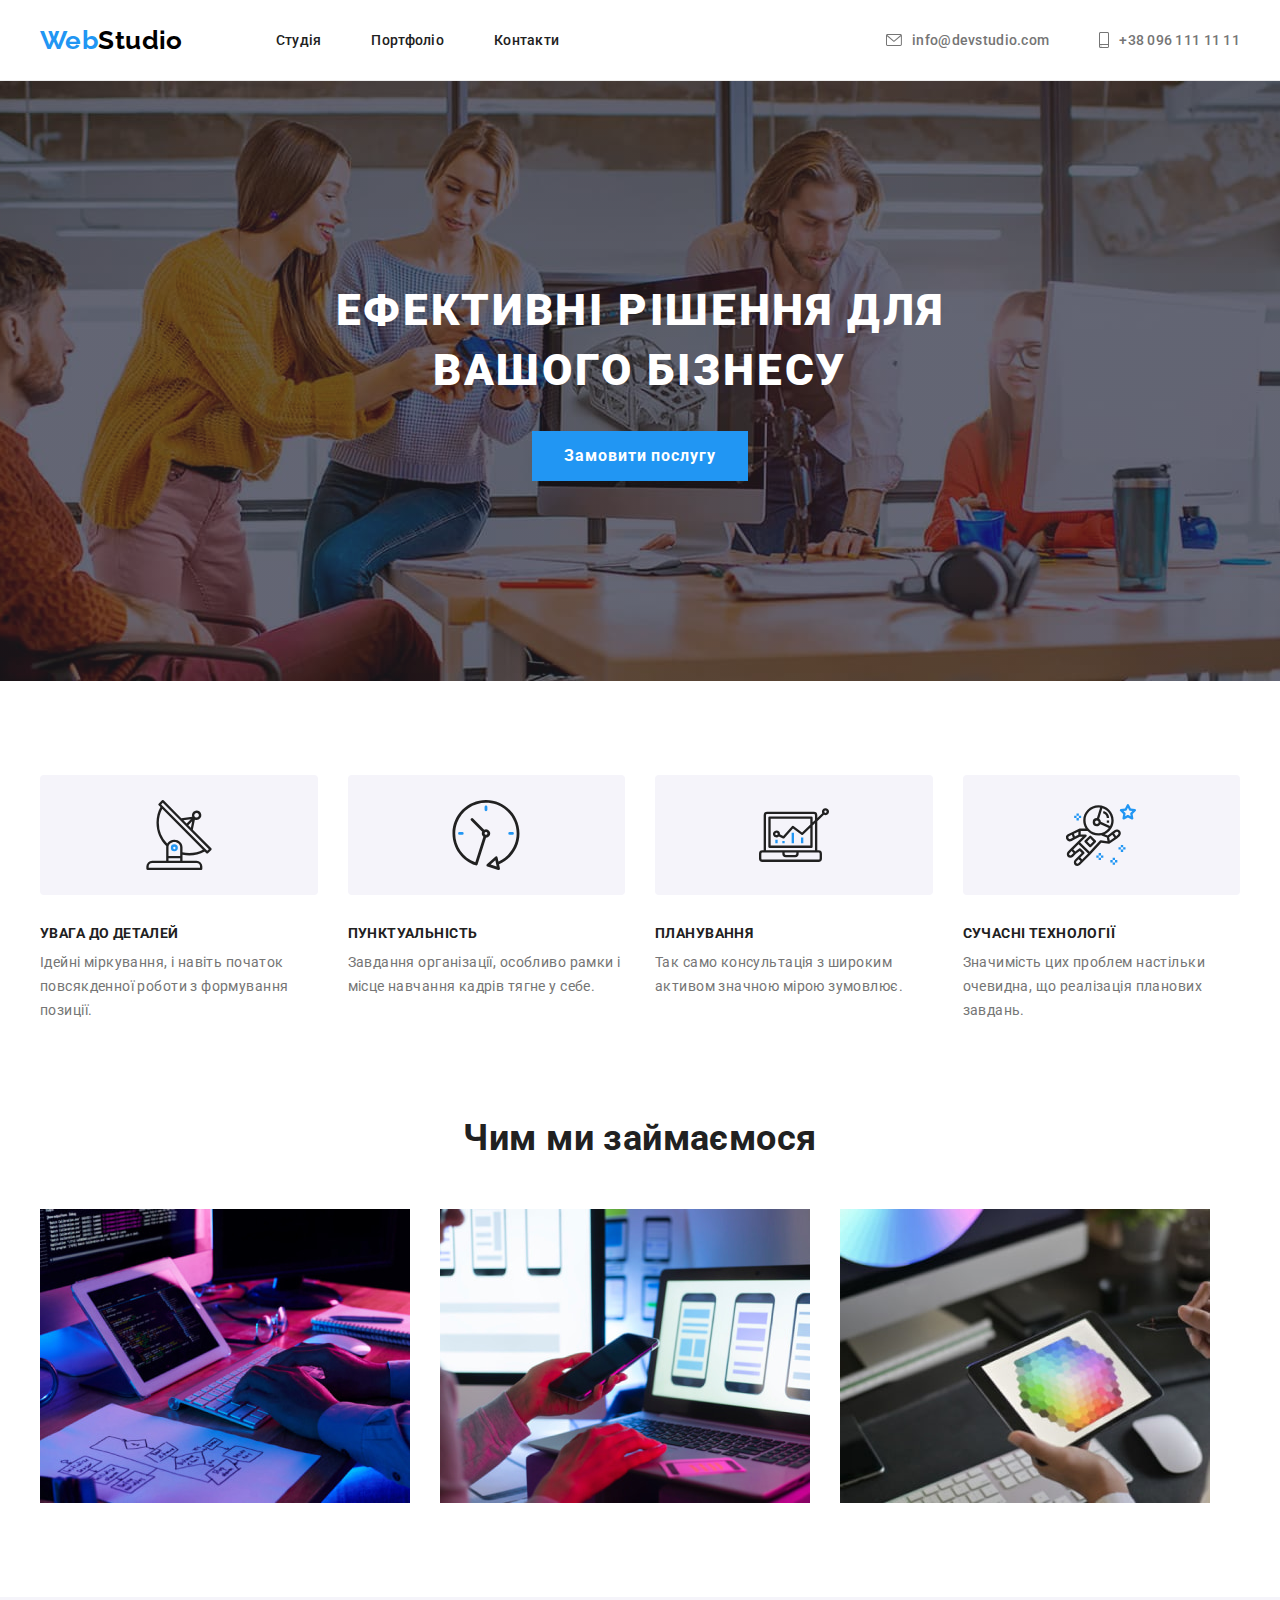
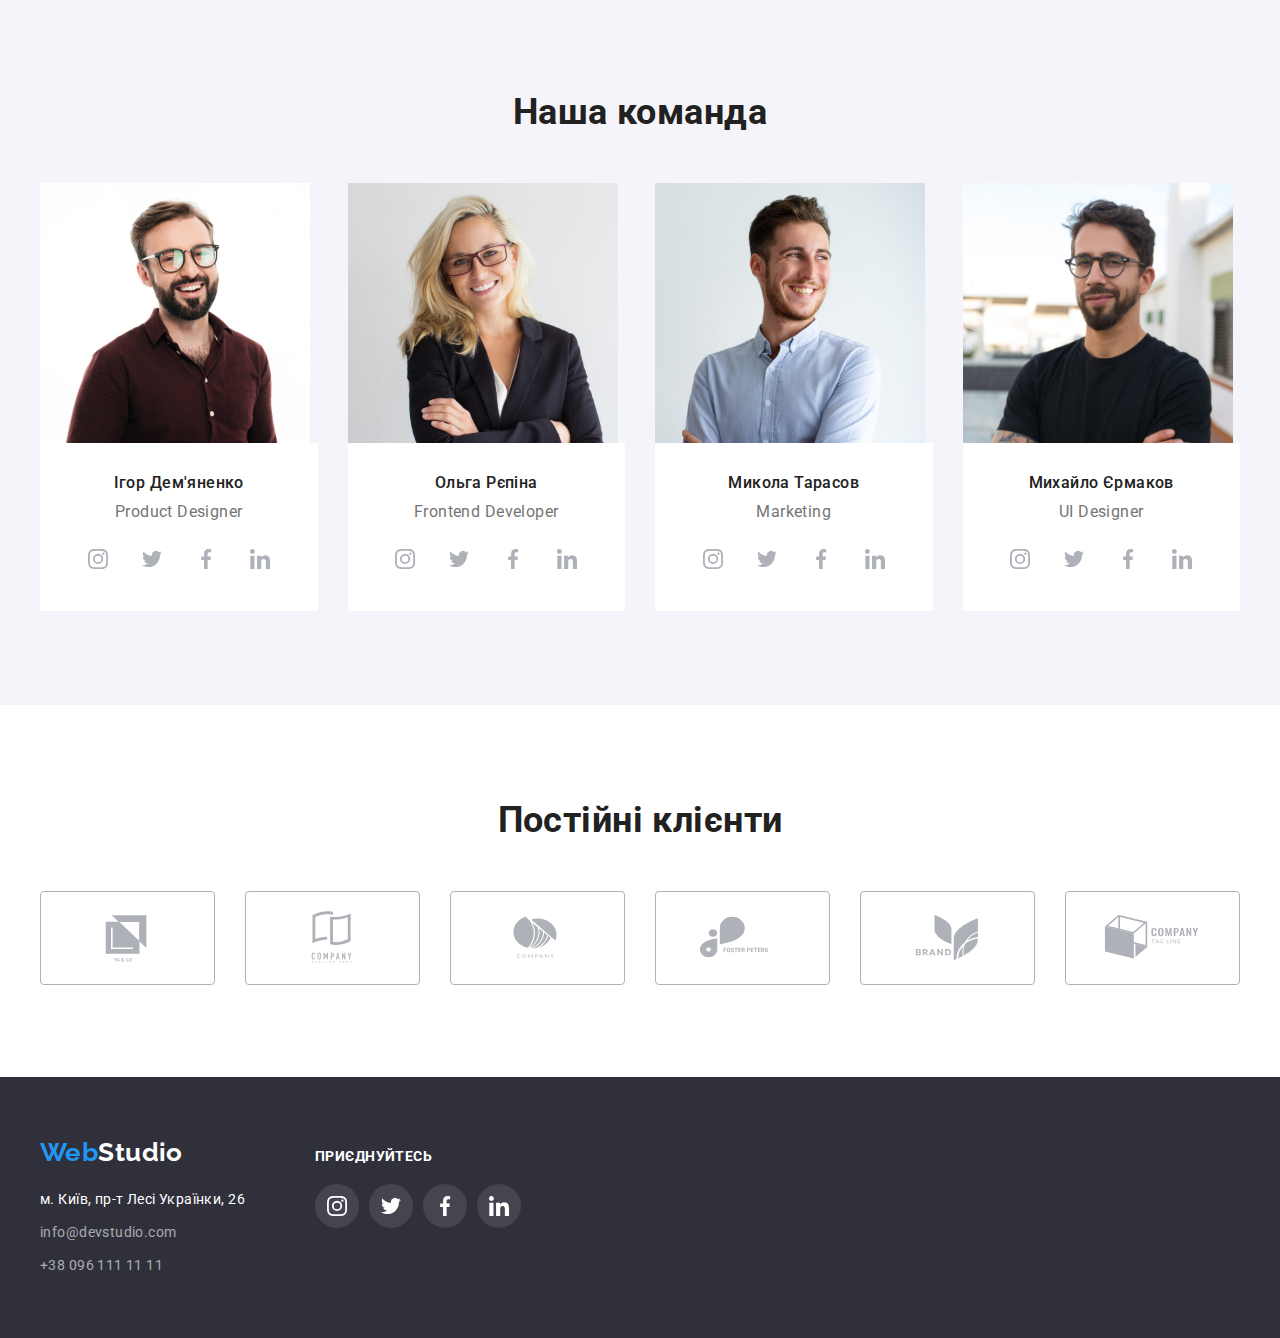
==== index.html @ 8b1677af "file" ====
<!DOCTYPE html>
<html lang="uk">
  <head>
    <meta charset="UTF-8" />
    <meta http-equiv="X-UA-Compatible" content="IE=edge" />
    <meta name="viewport" content="width=device-width, initial-scale=1.0" />
    <title>Студія</title>
    <link rel="preconnect" href="https://fonts.googleapis.com" />
    <link rel="preconnect" href="https://fonts.gstatic.com" crossorigin />
    <link
      href="https://fonts.googleapis.com/css2?family=Raleway:wght@700&family=Roboto:wght@400;500;700;900&display=swap"
      rel="stylesheet"
    />
    <link
      rel="stylesheet"
      href="https://cdnjs.cloudflare.com/ajax/libs/modern-normalize/1.1.0/modern-normalize.min.css"
      integrity="sha512-wpPYUAdjBVSE4KJnH1VR1HeZfpl1ub8YT/NKx4PuQ5NmX2tKuGu6U/JRp5y+Y8XG2tV+wKQpNHVUX03MfMFn9Q=="
      crossorigin="anonymous"
      referrerpolicy="no-referrer"
    />
    <link rel="stylesheet" href="./css/styles.css" />
  </head>
  <body>
    <!--Верхня лінія-->
    <header class="page-header">
      <div class="container header-container">
        <a hreaf="./index.html" class="logo-header"
          ><span class="web">Web</span>Studio</a
        >
        <nav class="navigation">
          <ul class="header-nav">
            <li class="item">
              <a class="header-nav-link" href="./index.html">Студія</a>
            </li>
            <li class="item">
              <a class="header-nav-link" href="./portfolio.html">Портфоліо</a>
            </li>
            <li class="item">
              <a class="header-nav-link" href="#">Контакти</a>
            </li>
          </ul>
        </nav>
        <ul class="adress-header">
          <li class="item">
            <a class="adress-header-link" href="mailto:info@devstudio.com">
              <svg class="icon-mailto">
                <use
                  href="./img/icons.svg#icon-envelope-hover"
                  width="16"
                  height="12"
                ></use>
              </svg>
              info@devstudio.com</a
            >
          </li>
          <li class="item">
            <a class="adress-header-link" href="tel:+380961111111">
              <svg class="icon-smartphone">
                <use
                  href="./img/icons.svg#icon-smartphone"
                  width="10"
                  height="16"
                ></use>
              </svg>
              +38 096 111 11 11</a
            >
          </li>
        </ul>
      </div>
    </header>
    <main>
      <!--ШАПКА-->
      <section class="hero">
        <div class="container">
          <h1 class="hero-title">Ефективні рішення для вашого бізнесу</h1>
          <button class="header-btn" type="button">Замовити послугу</button>
        </div>
      </section>
      <!--ОСОБЛИВОСТІ-->
      <section class="about section">
        <div class="container">
          <h2 class="visually-hidden" hidden>Особливості</h2>
          <ul class="link-item-text">
            <li class="link-item">
              <div class="about-icon">
                <svg class="antenna-icon" width="70" height="70">
                  <use href="./img/icons.svg#icon-antenna-1"></use>
                </svg>
              </div>
              <h3 class="about-title">УВАГА ДО ДЕТАЛЕЙ</h3>
              <p class="about-subtitle">
                Ідейні міркування, і навіть початок повсякденної роботи з
                формування позиції.
              </p>
            </li>
            <li class="link-item">
              <div class="about-icon">
                <svg class="antenna-icon" width="70" height="70">
                  <use href="./img/icons.svg#icon-clock-1"></use>
                </svg>
              </div>
              <h3 class="about-title">ПУНКТУАЛЬНІСТЬ</h3>
              <p class="about-subtitle">
                Завдання організації, особливо рамки і місце навчання кадрів
                тягне у себе.
              </p>
            </li>
            <li class="link-item">
              <div class="about-icon">
                <svg class="antenna-icon" width="70" height="70">
                  <use href="./img/icons.svg#icon-diagram-1"></use>
                </svg>
              </div>
              <h3 class="about-title">ПЛАНУВАННЯ</h3>
              <p class="about-subtitle">
                Так само консультація з широким активом значною мірою зумовлює.
              </p>
            </li>
            <li class="link-item">
              <div class="about-icon">
                <svg class="antenna-icon" width="70" height="70">
                  <use href="./img/icons.svg#icon-astronaut-1"></use>
                </svg>
              </div>
              <h3 class="about-title">СУЧАСНІ ТЕХНОЛОГІЇ</h3>
              <p class="about-subtitle">
                Значимість цих проблем настільки очевидна, що реалізація
                планових завдань.
              </p>
            </li>
          </ul>
        </div>
      </section>
      <!--ЧИМ МИ ЗАЙМАЄМОСЬ-->
      <section class="examples section">
        <div class="container">
          <h2 class="title">Чим ми займаємося</h2>
          <ul class="link-examples">
            <li>
              <img src="./img/box 1.jpg" width="370" heigh="294" alt="box1" />
            </li>
            <li>
              <img src="./img/box 2.jpg" width="370" heigh="294" alt="box2" />
            </li>
            <li>
              <img src="./img/img.jpg" width="370" heigh="294" alt="img" />
            </li>
          </ul>
        </div>
      </section>
      <!--НАША КОМАНДА-->
      <section class="team section">
        <div class="container">
          <h2 class="title">Наша команда</h2>
          <ul class="link-team">
            <li class="link-photo">
              <img
                src="./img/man1.jpg"
                width="270"
                heigh="260"
                alt="Ігор Дем'яненко"
              />
              <div class="photo-team">
                <h3 class="team-tittle">Ігор Дем'яненко</h3>
                <p class="team-subtitle" lang="en">Product Designer</p>
                <ul class="team-icons-list">
                  <li class="team-icons-item">
                    <a class="team-icons-link" href="#">
                      <svg class="team-icons-sign" width="20" height="20">
                        <use href="./img/icons.svg#icon-instagram-2"></use>
                      </svg>
                    </a>
                  </li>
                  <li class="team-icons-item">
                    <a class="team-icons-link" href="#">
                      <svg class="team-icons-sign" width="20" height="20">
                        <use href="./img/icons.svg#icon-twitter-1"></use>
                      </svg>
                    </a>
                  </li>
                  <li class="team-icons-item">
                    <a class="team-icons-link" href="#">
                      <svg class="team-icons-sign" width="20" height="20">
                        <use href="./img/icons.svg#icon-facebook-1"></use>
                      </svg>
                    </a>
                  </li>
                  <li class="team-icons-item">
                    <a class="team-icons-link" href="#">
                      <svg class="team-icons-sign" width="20" height="20">
                        <use href="./img/icons.svg#icon-linkedin-1"></use>
                      </svg>
                    </a>
                  </li>
                </ul>
              </div>
            </li>
            <li class="link-photo">
              <img
                src="./img/women2.jpg"
                width="270"
                heigh="260"
                alt="Ольга Рєпіна"
              />
              <div class="photo-team">
                <h3 class="team-tittle">Ольга Рєпіна</h3>
                <p class="team-subtitle" lang="en">Frontend Developer</p>
                <ul class="team-icons-list">
                  <li class="team-icons-item">
                    <a class="team-icons-link" href="#">
                      <svg class="team-icons-sign" width="20" height="20">
                        <use href="./img/icons.svg#icon-instagram-2"></use>
                      </svg>
                    </a>
                  </li>
                  <li class="team-icons-item">
                    <a class="team-icons-link" href="#">
                      <svg class="team-icons-sign" width="20" height="20">
                        <use href="./img/icons.svg#icon-twitter-1"></use>
                      </svg>
                    </a>
                  </li>
                  <li class="team-icons-item">
                    <a class="team-icons-link" href="#">
                      <svg class="team-icons-sign" width="20" height="20">
                        <use href="./img/icons.svg#icon-facebook-1"></use>
                      </svg>
                    </a>
                  </li>
                  <li class="team-icons-item">
                    <a class="team-icons-link" href="#">
                      <svg class="team-icons-sign" width="20" height="20">
                        <use href="./img/icons.svg#icon-linkedin-1"></use>
                      </svg>
                    </a>
                  </li>
                </ul>
              </div>
            </li>
            <li class="link-photo">
              <img
                src="./img/man3.jpg"
                width="270"
                heigh="260"
                alt="Микола Тарасов"
              />
              <div class="photo-team">
                <h3 class="team-tittle">Микола Тарасов</h3>
                <p class="team-subtitle" lang="en">Marketing</p>
                <ul class="team-icons-list">
                  <li class="team-icons-item">
                    <a class="team-icons-link" href="#">
                      <svg class="team-icons-sign" width="20" height="20">
                        <use href="./img/icons.svg#icon-instagram-2"></use>
                      </svg>
                    </a>
                  </li>
                  <li class="team-icons-item">
                    <a class="team-icons-link" href="#">
                      <svg class="team-icons-sign" width="20" height="20">
                        <use href="./img/icons.svg#icon-twitter-1"></use>
                      </svg>
                    </a>
                  </li>
                  <li class="team-icons-item">
                    <a class="team-icons-link" href="#">
                      <svg class="team-icons-sign" width="20" height="20">
                        <use href="./img/icons.svg#icon-facebook-1"></use>
                      </svg>
                    </a>
                  </li>
                  <li class="team-icons-item">
                    <a class="team-icons-link" href="#">
                      <svg class="team-icons-sign" width="20" height="20">
                        <use href="./img/icons.svg#icon-linkedin-1"></use>
                      </svg>
                    </a>
                  </li>
                </ul>
              </div>
            </li>
            <li class="link-photo">
              <img
                src="./img/man4.jpg"
                width="270"
                heigh="260"
                alt="Михайло Єрмаков"
              />
              <div class="photo-team">
                <h3 class="team-tittle">Михайло Єрмаков</h3>
                <p class="team-subtitle" lang="en">UI Designer</p>
                <ul class="team-icons-list">
                  <li class="team-icons-item">
                    <a class="team-icons-link" href="#">
                      <svg class="team-icons-sign" width="20" height="20">
                        <use href="./img/icons.svg#icon-instagram-2"></use>
                      </svg>
                    </a>
                  </li>
                  <li class="team-icons-item">
                    <a class="team-icons-link" href="#">
                      <svg class="team-icons-sign" width="20" height="20">
                        <use href="./img/icons.svg#icon-twitter-1"></use>
                      </svg>
                    </a>
                  </li>
                  <li class="team-icons-item">
                    <a class="team-icons-link" href="#">
                      <svg class="team-icons-sign" width="20" height="20">
                        <use href="./img/icons.svg#icon-facebook-1"></use>
                      </svg>
                    </a>
                  </li>
                  <li class="team-icons-item">
                    <a class="team-icons-link" href="#">
                      <svg class="team-icons-sign" width="20" height="20">
                        <use href="./img/icons.svg#icon-linkedin-1"></use>
                      </svg>
                    </a>
                  </li>
                </ul>
              </div>
            </li>
          </ul>
        </div>
      </section>
      <!--ПОСТІЙНІ КЛІЄНТИ-->
      <section class="section customers">
        <div class="container">
          <h2 class="title">Постійні клієнти</h2>
          <ul class="customers-list">
            <li class="client-item">
              <a class="client-link" href="#">
                <svg class="client-icon" width="106" height="60">
                  <use href="./img/icons.svg#icon-Logo"></use>
                </svg>
              </a>
            </li>
            <li class="client-item">
              <a class="client-link" href="#">
                <svg class="client-icon" width="106" height="60">
                  <use href="./img/icons.svg#icon-Logo-2"></use>
                </svg>
              </a>
            </li>
            <li class="client-item">
              <a class="client-link" href="#">
                <svg class="client-icon" width="106" height="60">
                  <use href="./img/icons.svg#icon-Logo-3"></use>
                </svg>
              </a>
            </li>
            <li class="client-item">
              <a class="client-link" href="#">
                <svg class="client-icon" width="106" height="60">
                  <use href="./img/icons.svg#icon-Logo-4"></use>
                </svg>
              </a>
            </li>
            <li class="client-item">
              <a class="client-link" href="#">
                <svg class="client-icon" width="106" height="60">
                  <use href="./img/icons.svg#icon-Logo-5"></use>
                </svg>
              </a>
            </li>
            <li class="client-item">
              <a class="client-link" href="#">
                <svg class="client-icon" width="106" height="60">
                  <use href="./img/icons.svg#icon-Logo-6"></use>
                </svg>
              </a>
            </li>
          </ul>
        </div>
      </section>
    </main>
    <!--КОНТАКТИ-->
    <footer class="footer">
      <div class="container">
        <div class="wrapper">
          <a hreaf="./index.html" class="logo-footer"
            ><span class="web">Web</span>Studio</a
          >
          <address class="contacts-address">
            <ul class="footer-nav">
              <li class="contacts-item">
                <a
                  class="footer-nav-address"
                  href="https://goo.gl/maps/SYEKKBxRii6qYseB9"
                  target="_blank"
                  rel="noopener noreferrer"
                  >м. Київ, пр-т Лесі Українки, 26
                </a>
              </li>
              <li class="contacts-item">
                <a class="footer-nav-link" href="mailto:info@devstudio.com"
                  >info@devstudio.com
                </a>
              </li>
              <li class="contacts-item">
                <a class="footer-nav-link" href="tel:+380961111111 "
                  >+38 096 111 11 11
                </a>
              </li>
            </ul>
          </address>
        </div>
        <div class="social-container">
          <p class="footer-text">Приєднуйтесь</p>
          <ul class="footer-social-list">
            <li class="footer-social-item">
              <a class="footer-social-link" href="#">
                <svg class="footer-social-sign" width="20" height="20">
                  <use href="./img/icons.svg#icon-instagram-2"></use>
                </svg>
              </a>
            </li>
            <li class="footer-social-item">
              <a class="footer-social-link" href="#">
                <svg class="footer-social-sign" width="20" height="20">
                  <use href="./img/icons.svg#icon-twitter-1"></use>
                </svg>
              </a>
            </li>
            <li class="footer-social-item">
              <a class="footer-social-link" href="#">
                <svg class="footer-social-sign" width="20" height="20">
                  <use href="./img/icons.svg#icon-facebook-1"></use>
                </svg>
              </a>
            </li>
            <li class="footer-social-item">
              <a class="footer-social-link" href="#">
                <svg class="footer-social-sign" width="20" height="20">
                  <use href="./img/icons.svg#icon-linkedin-1"></use>
                </svg>
              </a>
            </li>
          </ul>
        </div>
      </div>
    </footer>
  </body>
</html>
---- css/styles.css ----
:root {
  --primary-text-color: #757575;
  --tittle-text-color: #212121;
  --accent-color: #2196f3;
  --background-doc: #ffffff;
  --team-content-background: #f5f4fa;
  --header-background: #ffffff;
  --section-hero-background: #2f303a;
  --section-footer-background: #2f303a;
  --primary-white-color: #ffffff;
  --footer-color: rgba(255, 255, 255, 0.6);
  --background-btn: #188ce8;
  --text-shadow: rgba(0, 0, 0, 0.25);
  --logo-header-color: #000000;
  --color-icons: #afb1b8;
}
h1,
h2,
h3,
p {
  margin-top: 0px;
  margin-bottom: 0px;
}
ul {
  padding: 0;
  list-style: none;
  margin-bottom: 0px;
  margin-top: 0px;
}
body {
  margin: 0;
  font-family: "Roboto", sans-seerif;
  font-size: 14px;
  letter-spacing: 0.03em;
  color: var(--primary-text-color);
  background: var(--background-doc);
}
/* top line bg */
.web {
  font-style: normal;
  font-weight: 700;
  font-size: 26px;
  line-height: 1.1923;
  color: var(--accent-color);
}
.page-header {
  background-color: var(--header-background);
  text-decoration: none;
  border-bottom: 1px solid #ececec;
}
.container {
  width: 1200px;
  padding-left: 15px;
  padding-right: 15px;
  margin: 0 auto;
}
.header-container {
  display: flex;
  align-items: center;
  list-style: none;
  margin: 0 auto;
}
.navigation {
  margin-right: auto;
}
.logo-header {
  font-family: "Raleway", sans-serif;
  font-style: normal;
  font-weight: 700;
  font-size: 26px;
  line-height: 1.1923;
  color: var(--logo-header-color);
  margin-right: 93px;
}
.header-nav {
  margin: 0px;
  display: flex;
  gap: 50px;
  padding: 0px;
}
/* line-height/font-size = */
.header-nav-link:hover,
.header-nav-link:focus {
  color: var(--accent-color);
}
.header-nav-link {
  text-decoration: none;
  font-style: normal;
  font-weight: 500;
  line-height: 1.1428;
  letter-spacing: 0.02em;
  color: var(--tittle-text-color);
  font-size: 14px;
  display: block;
  padding-top: 32px;
  padding-bottom: 32px;
}
.adress-header {
  margin: 0px;
  display: flex;
  gap: 50px;
  padding: 0px;
}
.adress-header-link {
  text-decoration: none;
  font-style: normal;
  font-weight: 500;
  line-height: 1.1428;
  letter-spacing: 0.02em;
  color: var(--primary-text-color);
  font-size: 14px;
  display: flex;
  padding-top: 32px;
  padding-bottom: 32px;
  align-items: center;
}
.adress-header-link:hover,
.adress-header-link:focus {
  color: var(--accent-color);
}
.icon-mailto {
  width: 16px;
  height: 12px;
  margin-right: 10px;
  fill: currentColor;
}
.icon-smartphone {
  width: 10px;
  height: 16px;
  margin-right: 10px;
  fill: currentColor;
}
/* HERO */
.hero {
  background: var(--section-hero-background);
  text-align: center;
  padding-top: 200px;
  padding-bottom: 200px;
  background-image: linear-gradient(
      rgba(47, 48, 58, 0.4),
      rgba(47, 48, 58, 0.4)
    ),
    url(../img/hero.JPG);
  background-repeat: no-repeat;
  background-size: cover;
  background-position: center;
  max-width: 1600px;
  margin-left: auto;
  margin-right: auto;
}
.visually-hidden {
  position: absolute;
  white-space: nowrap;
  width: 1px;
  height: 1px;
  overflow: hidden;
  border: 0;
  padding: 0;
  clip: rect(0 0 0 0);
  clip-path: inset(50%);
  margin: -1px;
}
.hero-title {
  font-weight: 900;
  font-size: 44px;
  line-height: 1.3636;
  letter-spacing: 0.06em;
  text-transform: uppercase;
  color: var(--primary-white-color);
  width: 696px;
  margin: 0 auto;
  margin-bottom: 30px;
}
.header-btn {
  font-family: inherit;
  text-align: center;
  font-size: 16px;
  font-weight: 700;
  line-height: 1.875;
  letter-spacing: 0.06em;
  color: var(--primary-white-color);
  background-color: var(--accent-color);
  cursor: pointer;
  border: 0;
  height: 50px;
  padding: 10px 32px;
  margin: 0 auto;
}
.header-btn:hover,
.header-btn:focus {
  background: var(--background-btn);
}

.link-item-text {
  list-style: none;
  display: flex;
  gap: 30px;
  padding: 0;
  margin: 0;
}
.link-item {
  flex-basis: calc((100% - 90px) / 4);
}
.about-icon {
  display: flex;
  align-items: center;
  justify-content: center;
  background: var(--team-content-background);
  border-radius: 4px;
  height: 120px;
  margin-bottom: 30px;
}
.about-title {
  font-weight: 700;
  font-size: 14px;
  line-height: 1.1428;
  text-transform: uppercase;
  color: var(--tittle-text-color);
  margin: 0;
  padding-bottom: 10px;
}
.about-subtitle {
  line-height: 1.7142;
  margin: 0;
  color: var(--primary-text-color);
}
/* Section bg */
.section {
  padding-top: 94px;
  padding-bottom: 94px;
}
.section.examples {
  padding-top: 0;
}
.link-examples {
  list-style: none;
  display: flex;
  gap: 30px;
  padding: 0;
  margin: 0;
}
/*TEAM*/
.team {
  background: var(--team-content-background);
}
.link-team {
  list-style: none;
  display: flex;
  gap: 30px;
  min-width: 270px;
  padding: 0;
  margin: 0;
}
.link-photo {
  flex-basis: calc((100% - 90px) / 4);
}
.photo-team {
  background: var(--background-doc);
  padding: 30px 10px;
}
.photo-team:hover {
  box-shadow: 0px 1px 3px rgba(0, 0, 0, 0.12), 0px 1px 1px rgba(0, 0, 0, 0.14),
    0px 2px 1px rgba(0, 0, 0, 0.2);
}
.title {
  font-weight: 700;
  font-size: 36px;
  line-height: 1.1666;
  text-align: center;
  color: var(--tittle-text-color);
  margin-bottom: 50px;
  padding: 0px;
}
.team-tittle {
  font-weight: 500;
  font-size: 16px;
  line-height: 1.1875;
  text-align: center;
  color: var(--tittle-text-color);
  margin-bottom: 10px;
}
.team-subtitle {
  font-size: 16px;
  line-height: 1.1875;
  text-align: center;
  margin-bottom: 16px;
}
/*SOCIAL LINK*/
.team-icons-list {
  display: flex;
  justify-content: center;
  gap: 10px;
}
.team-icons-item {
  width: 44px;
  height: 44px;
  gap: 10px;
}
.team-icons-link {
  width: 100%;
  height: 100%;
  background: var(--background-doc);
  border-radius: 50%;
  display: flex;
  align-items: center;
  justify-content: center;
  color: var(--color-icons);
}
.team-icons-sign {
  fill: currentColor;
}
.team-icons-link:hover,
.team-icons-link:focus {
  background-color: var(--accent-color);
  color: #ffffff;
}
/*ПОСТІЙНІ КЛІЄНТИ*/

.customers-list {
  list-style: none;
  display: flex;
  align-items: center;
  gap: 30px;
  padding: 0;
}
.client-item {
  display: flex;
  justify-content: center;
  height: 92px;
  flex-basis: calc((100% - 150px) / 6);
}
.client-icon {
  fill: var(--color-icons);
}
.client-link {
  display: flex;
  align-items: center;
  justify-content: center;
  width: 100%;
  height: 100%;
  border-radius: 4px;
  border: 1px solid var(--color-icons);
  fill: var(--color-icons);
}
.client-link:hover,
.client-link:focus {
  border-color: var(--accent-color);
  cursor: pointer;
}
.client-link:hover .client-icon,
.client-link:focus .client-icon {
  fill: var(--accent-color);
}


/*FOOTER*/
.footer {
  background: var(--section-footer-background);
  padding-top: 60px;
  padding-bottom: 60px;
}
.logo-footer {
  font-family: "Raleway", sans-serif;
  font-weight: 700;
  font-size: 26px;
  line-height: 31px;
  color: var(--primary-white-color);
  display: inline-block;
  margin: 0 auto;
  margin-bottom: 20px;
}
.contacts-item:not(:last-child) {
  margin-bottom: 9px;
}
.footer-nav {
  font-style: normal;
  list-style: none;
  background: var(--section-footer-background);
  margin: 0;
  padding: 0;
}
.footer-nav-address {
  line-height: 1.7142;
  list-style: none;
  text-decoration: none;
  color: var(--primary-white-color);
}
.footer-nav-address:hover,
.footer-nav-address:focus {
  color: var(--accent-color);
}
.footer-nav-link {
  text-decoration: none;
  line-height: 1.7142;
  color: var(--footer-color);
}
.footer-nav-link:hover,
.footer-nav-link :focus {
  color: var(--accent-color);
}
img {
  display: block;
  max-width: 100%;
  height: auto;
}
/*--Портфоліо*/

.portfolio-nav {
  list-style: none;
  text-align: center;
}
.link-filter-btn {
  display: flex;
  justify-content: center;
  align-items: center;
  gap: 8px;
  margin-bottom: 50px;
}
.filter-btn {
  font-family: "Roboto";
  font-weight: 500;
  font-size: 16px;
  line-height: 1.625;
  text-align: center;
  color: var(--tittle-text-color);
  background-color: var(--section-team-background);
  cursor: pointer;
  border: 0;
  border-radius: 4px;
  padding: 6px 25px;
  display: inline-block;
  background: #f5f4fa;
}
.filter-btn:hover,
.filter-btn:focus {
  background-color: var(--accent-color);
  color: var(--primary-white-color);
  box-shadow: 0px 3px 1px rgba(0, 0, 0, 0.1), 0px 1px 2px rgba(0, 0, 0, 0.08),
    0px 2px 2px rgba(0, 0, 0, 0.12);
}
.gallery {
  display: flex;
  flex-wrap: wrap;
  gap: 30px;
  padding: 0;
  margin: 0;
}
.gallery-list {
  width: calc((100% - 60px) / 3);
}
.project-link {
  list-style: none;
  text-decoration: none;
  display: block;
}
.project-link:hover,
.project-link:focus {
  box-shadow: 0px 1px 1px rgba(0, 0, 0, 0.12), 0px 4px 4px rgba(0, 0, 0, 0.06),
    1px 4px 6px rgba(0, 0, 0, 0.16);
}
.gallery-tittle {
  padding: 20px 24px;
  border: 1px solid #eeeeee;
  text-align: left;
  border-top: 0;
}
.project-tittle {
  font-weight: 700;
  font-size: 18px;
  line-height: 36px;
  letter-spacing: 0.06em;
  color: var(--tittle-text-color);
  margin-bottom: 4px;
}
.project-type {
  font-size: 16px;
  line-height: 1.875;
  color: var(--primary-text-color);
  margin: 0;
}
.footer .container {
  display: flex;
  align-items: baseline;
}
.social-container {
  margin-left: 70px;
}

.footer-text {
  display: flex;
  font-size: 14px;
  font-weight: 700;
  line-height: 1.1428;
  letter-spacing: 0.03em;
  text-transform: uppercase;
  color: var(--primary-white-color);
  margin-bottom: 20px;
}
.footer-social-list {
  display: flex;
  justify-content: center;
  gap: 10px;
}
.footer-social-item {
  width: 44px;
  height: 44px;
}
.footer-social-link {
  width: 100%;
  height: 100%;
  background: rgba(255, 255, 255, 0.1);
  border-radius: 50%;
  display: flex;
  justify-content: center;
  align-items: center;
  color: var(--background-doc);
}
.footer-social-sign {
  fill: currentColor;
}
.footer-social-link:hover,
.team-icons-link:focus {
  background-color: var(--accent-color);
  fill: currentColor;
}
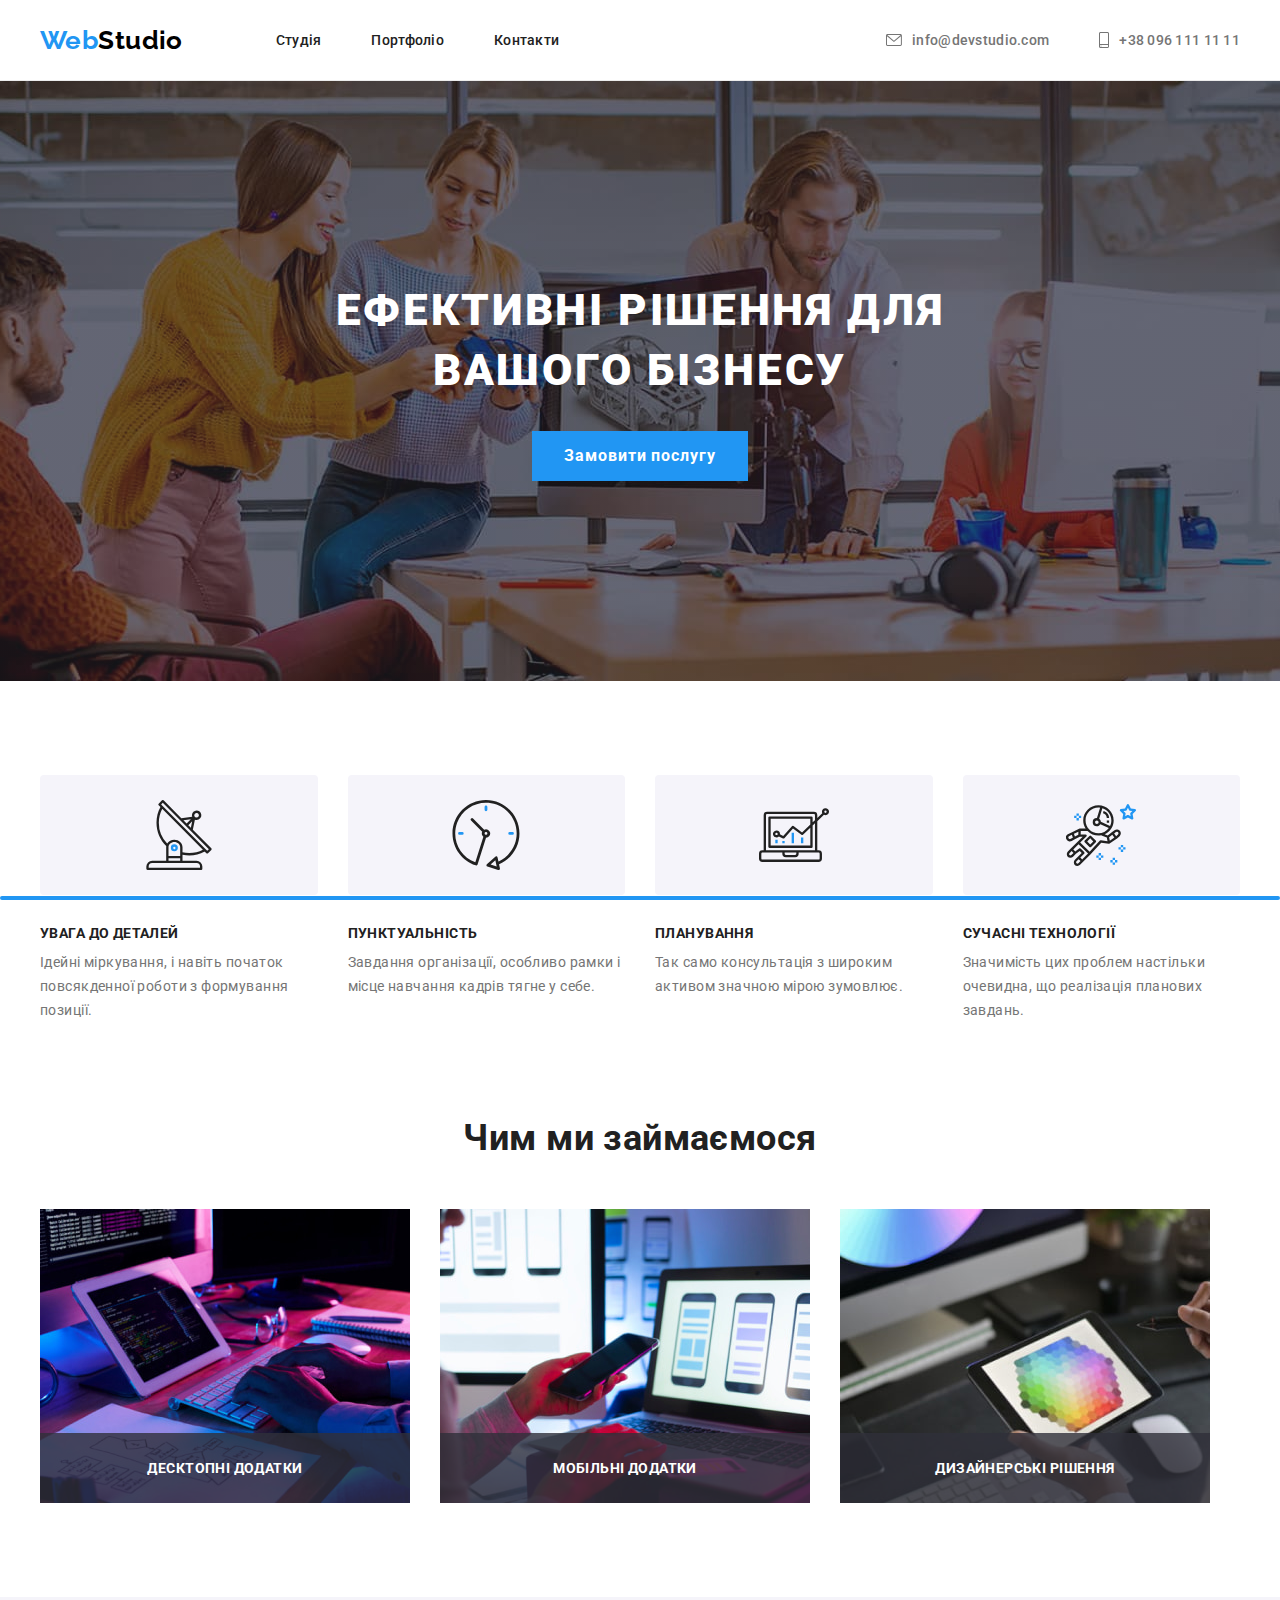
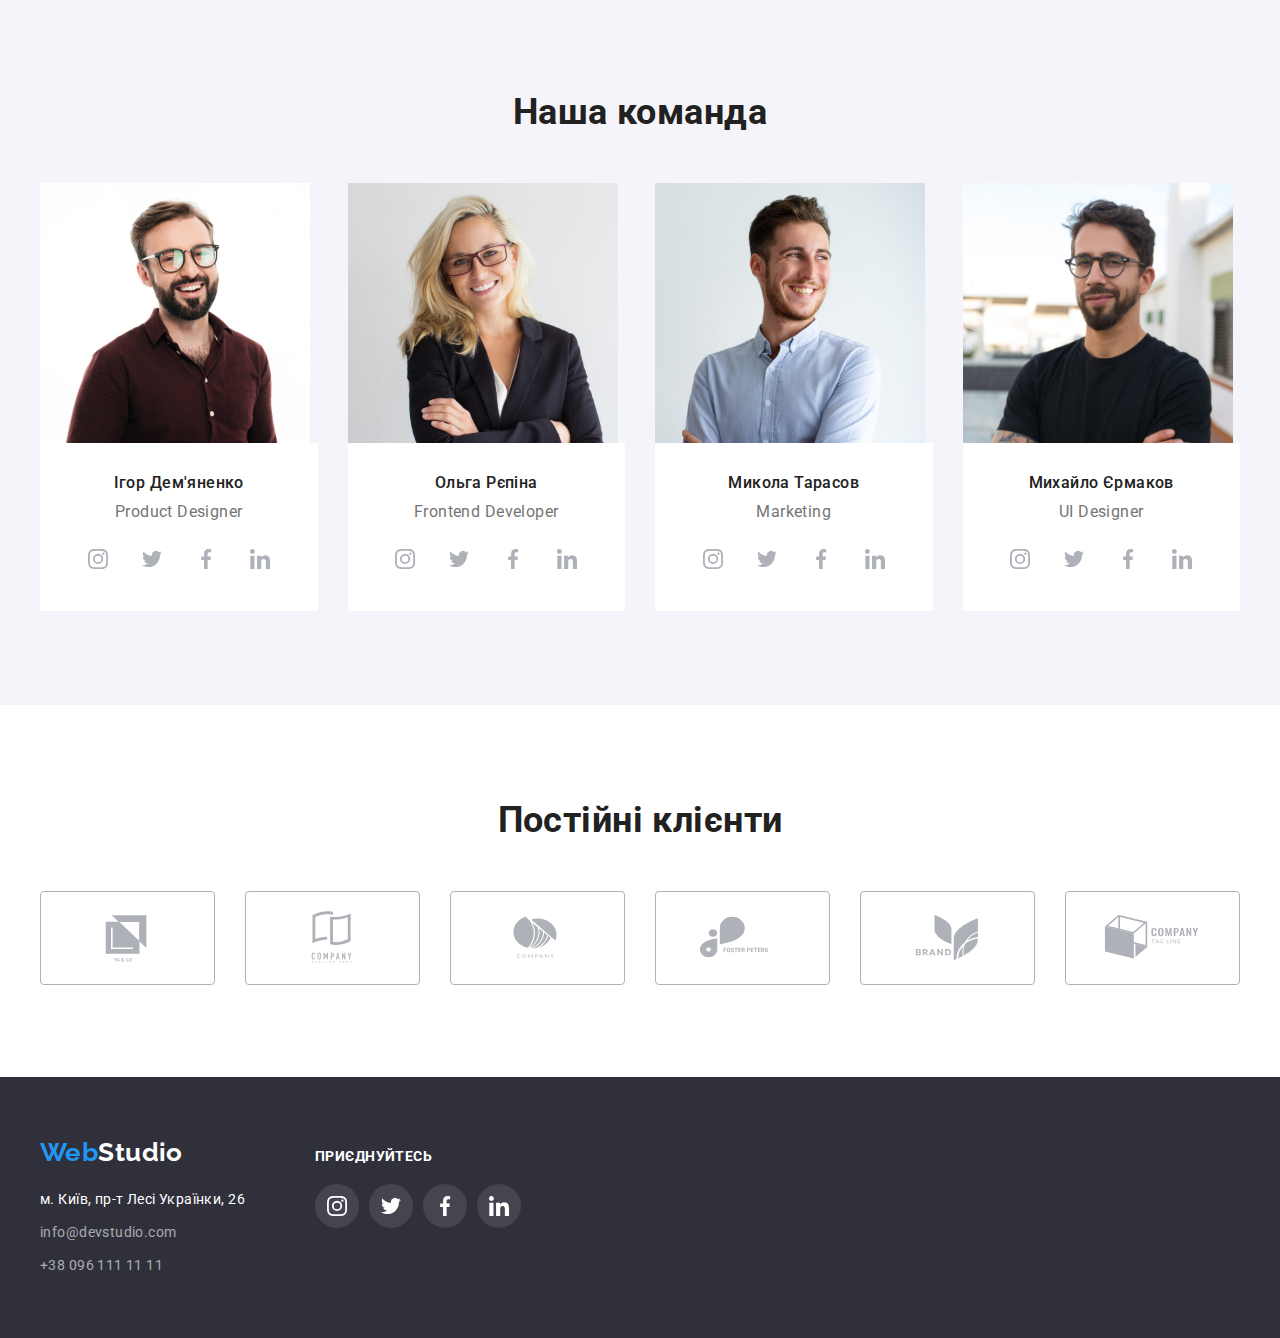
==== commit 7a885a4e: "update file" ====
--- a/index.html
+++ b/index.html
@@ -18,6 +18,7 @@
       crossorigin="anonymous"
       referrerpolicy="no-referrer"
     />
+    <link href="https://unpkg.com/aos@2.3.1/dist/aos.css" rel="stylesheet">
     <link rel="stylesheet" href="./css/styles.css" />
   </head>
   <body>
@@ -30,7 +31,7 @@
         <nav class="navigation">
           <ul class="header-nav">
             <li class="item">
-              <a class="header-nav-link" href="./index.html">Студія</a>
+              <a class="header-nav-link current" href="./index.html">Студія</a>
             </li>
             <li class="item">
               <a class="header-nav-link" href="./portfolio.html">Портфоліо</a>
@@ -73,7 +74,7 @@
       <section class="hero">
         <div class="container">
           <h1 class="hero-title">Ефективні рішення для вашого бізнесу</h1>
-          <button class="header-btn" type="button">Замовити послугу</button>
+          <button class="header-btn" type="button"data-modal-open>Замовити послугу</button>
         </div>
       </section>
       <!--ОСОБЛИВОСТІ-->
@@ -137,13 +138,22 @@
           <h2 class="title">Чим ми займаємося</h2>
           <ul class="link-examples">
             <li>
+              <div class="examples-label">
               <img src="./img/box 1.jpg" width="370" heigh="294" alt="box1" />
+          <p class="examples-text">Десктопні додатки</p>
+          </div>
             </li>
             <li>
+              <div class="examples-label">
               <img src="./img/box 2.jpg" width="370" heigh="294" alt="box2" />
+               <p class="examples-text">Мобільні додатки</p>
+               </div>
             </li>
             <li>
+              <div class="examples-label">
               <img src="./img/img.jpg" width="370" heigh="294" alt="img" />
+               <p class="examples-text">Дизайнерські рішення</p>
+               </div>
             </li>
           </ul>
         </div>
@@ -441,5 +451,16 @@
         </div>
       </div>
     </footer>
+    <div class="backdrop is-hidden" data-model>
+      <div class="modal">
+        <button type="button" class="modal-close" data-model-close>
+          <svg class="modal-close-icon" width="18" height="18"><use href="./img/icons.svg#icon-close-black-18dp-2-1"></use></svg>
+        </button>
+      </div>
+    </div>
+    <script>
+  AOS.init();
+</script>
+<script src="./js/modal.js"></script>
   </body>
 </html>
--- a/css/styles.css
+++ b/css/styles.css
@@ -78,11 +78,23 @@
   gap: 50px;
   padding: 0px;
 }
+.current::after {
+content:"";
+position: absolute;
+display: block;
+left: 0;
+bottom: 0;
+width: 100%;
+height: 4px;
+background: #2196F3;
+border-radius: 2px;
+transition: opasity 250ms cubic-bezier(0.4, 0, 0.2, 1);
+}
+.header-nav-link .current{
+  padding: 32px 0;
+  margin-top: 25px;
+}
 /* line-height/font-size = */
-.header-nav-link:hover,
-.header-nav-link:focus {
-  color: var(--accent-color);
-}
 .header-nav-link {
   text-decoration: none;
   font-style: normal;
@@ -95,6 +107,11 @@
   padding-top: 32px;
   padding-bottom: 32px;
 }
+.header-nav-link:hover,
+.header-nav-link:focus {
+  color: var(--accent-color);
+  transition: transform 250ms cubic-bezier(0.4, 0, 0.2, 1);
+}
 .adress-header {
   margin: 0px;
   display: flex;
@@ -117,6 +134,7 @@
 .adress-header-link:hover,
 .adress-header-link:focus {
   color: var(--accent-color);
+  transition: transform 250ms cubic-bezier(0.4, 0, 0.2, 1);
 }
 .icon-mailto {
   width: 16px;
@@ -189,6 +207,7 @@
 .header-btn:hover,
 .header-btn:focus {
   background: var(--background-btn);
+  transition: transform 250ms cubic-bezier(0.4, 0, 0.2, 1);
 }
 
 .link-item-text {
@@ -232,6 +251,32 @@
 .section.examples {
   padding-top: 0;
 }
+.examples-label{
+position: relative;
+width: 370px;
+}
+.examples-text{
+position: absolute;
+font-style: normal;
+font-weight: 700;
+font-size: 14px;
+line-height: 1.1428;
+text-align: center;
+letter-spacing: 0.03em;
+text-transform: uppercase;
+color: var(--primary-white-color);
+display: flex;
+align-items: center;
+justify-content: center;
+background: rgba(47, 48, 58, 0.8);
+bottom: 0;
+right: 0;
+left:0;
+padding-top: 27px;
+padding-bottom: 27px;
+
+
+}
 .link-examples {
   list-style: none;
   display: flex;
@@ -261,6 +306,7 @@
 .photo-team:hover {
   box-shadow: 0px 1px 3px rgba(0, 0, 0, 0.12), 0px 1px 1px rgba(0, 0, 0, 0.14),
     0px 2px 1px rgba(0, 0, 0, 0.2);
+    transition: transform 250ms cubic-bezier(0.4, 0, 0.2, 1);
 }
 .title {
   font-weight: 700;
@@ -313,6 +359,7 @@
 .team-icons-link:focus {
   background-color: var(--accent-color);
   color: #ffffff;
+  transition: transform 250ms cubic-bezier(0.4, 0, 0.2, 1);
 }
 /*ПОСТІЙНІ КЛІЄНТИ*/
 
@@ -346,14 +393,16 @@
 .client-link:focus {
   border-color: var(--accent-color);
   cursor: pointer;
+  transition: transform 250ms cubic-bezier(0.4, 0, 0.2, 1);
 }
 .client-link:hover .client-icon,
 .client-link:focus .client-icon {
   fill: var(--accent-color);
-}
-
+  transition: transform 250ms cubic-bezier(0.4, 0, 0.2, 1);
+}
 
 /*FOOTER*/
+
 .footer {
   background: var(--section-footer-background);
   padding-top: 60px;
@@ -388,6 +437,7 @@
 .footer-nav-address:hover,
 .footer-nav-address:focus {
   color: var(--accent-color);
+  transition: transform 250ms cubic-bezier(0.4, 0, 0.2, 1);
 }
 .footer-nav-link {
   text-decoration: none;
@@ -397,6 +447,7 @@
 .footer-nav-link:hover,
 .footer-nav-link :focus {
   color: var(--accent-color);
+  transition: transform 250ms cubic-bezier(0.4, 0, 0.2, 1);
 }
 img {
   display: block;
@@ -437,6 +488,7 @@
   color: var(--primary-white-color);
   box-shadow: 0px 3px 1px rgba(0, 0, 0, 0.1), 0px 1px 2px rgba(0, 0, 0, 0.08),
     0px 2px 2px rgba(0, 0, 0, 0.12);
+    transition: transform 250ms cubic-bezier(0.4, 0, 0.2, 1);
 }
 .gallery {
   display: flex;
@@ -447,6 +499,10 @@
 }
 .gallery-list {
   width: calc((100% - 60px) / 3);
+}
+.gallery-list:hover .project-top-text{
+transform: translateY(0);
+transition: transform 250ms cubic-bezier(0.4, 0, 0.2, 1);
 }
 .project-link {
   list-style: none;
@@ -457,6 +513,26 @@
 .project-link:focus {
   box-shadow: 0px 1px 1px rgba(0, 0, 0, 0.12), 0px 4px 4px rgba(0, 0, 0, 0.06),
     1px 4px 6px rgba(0, 0, 0, 0.16);
+}
+.project-top-wrap{
+position: relative;
+overflow: hidden;
+}
+.project-top-text{
+position: absolute;
+top: 0;
+font-style: normal;
+font-weight: 400;
+font-size: 18px;
+line-height: 28px;
+letter-spacing: 0.03em;
+color: #FFFFFF;
+background: rgba(33, 150, 243, 0.9);
+padding: 63px 24px;
+height: 100%;
+transform: translateY(100%);
+transition: transform 250ms cubic-bezier(0.4, 0, 0.2, 1);
+
 }
 .gallery-tittle {
   padding: 20px 24px;
@@ -522,4 +598,57 @@
 .team-icons-link:focus {
   background-color: var(--accent-color);
   fill: currentColor;
-}
+  transition: transform 250ms cubic-bezier(0.4, 0, 0.2, 1);
+}
+.backdrop {
+  position: fixed;
+  top: 0;
+  width: 100%;
+  height: 100%;
+  background: rgba(0, 0, 0, 0.2);
+  transition: opasity 250ms cubic-bezier(0.4, 0, 0.2, 1), visibility 250ms cubic-bezier(0.4, 0, 0.2, 1);
+}
+.modal {
+  width: 528px;
+  min-height: 550px;
+  background: var(--background-doc);
+  box-shadow: 0px 1px 3px rgba(0, 0, 0, 0.12), 0px 1px 1px rgba(0, 0, 0, 0.14),
+  0px 2px 1px rgba(0, 0, 0, 0.2);
+  border-radius: 4px;
+  position: absolute;
+  top: 50%;
+  left: 50%;
+  transform: translate(-50%, -50%) scaleY(1);
+ transition: transform 250ms cubic-bezier(0.4, 0, 0.2, 1);
+}
+.backdrop .is-hidden .modal {
+  transform: translate(-50%, -50%) scaleY(0);
+}
+.modal-close {
+  position: absolute;
+  width: 30px;
+  height: 30px;
+  border: 1px solid rgba(0, 0, 0, 0.1);
+  background: var(--primary-white-color);
+  border-radius: 50%;
+  display: flex;
+  align-items: center;
+  justify-content: center;
+  margin-right: 8px;
+  margin-top: 8px;
+  cursor: pointer;
+}
+.modal-close-icon{
+  position: absolute;
+  width: 18px;
+  height: 18px;
+}
+.modal-close-icon:hover
+.modal-close-icon:focus{
+ 
+}
+.is-hidden {
+  opacity: 0;
+  visibility: hidden;
+  pointer-events: none;
+}
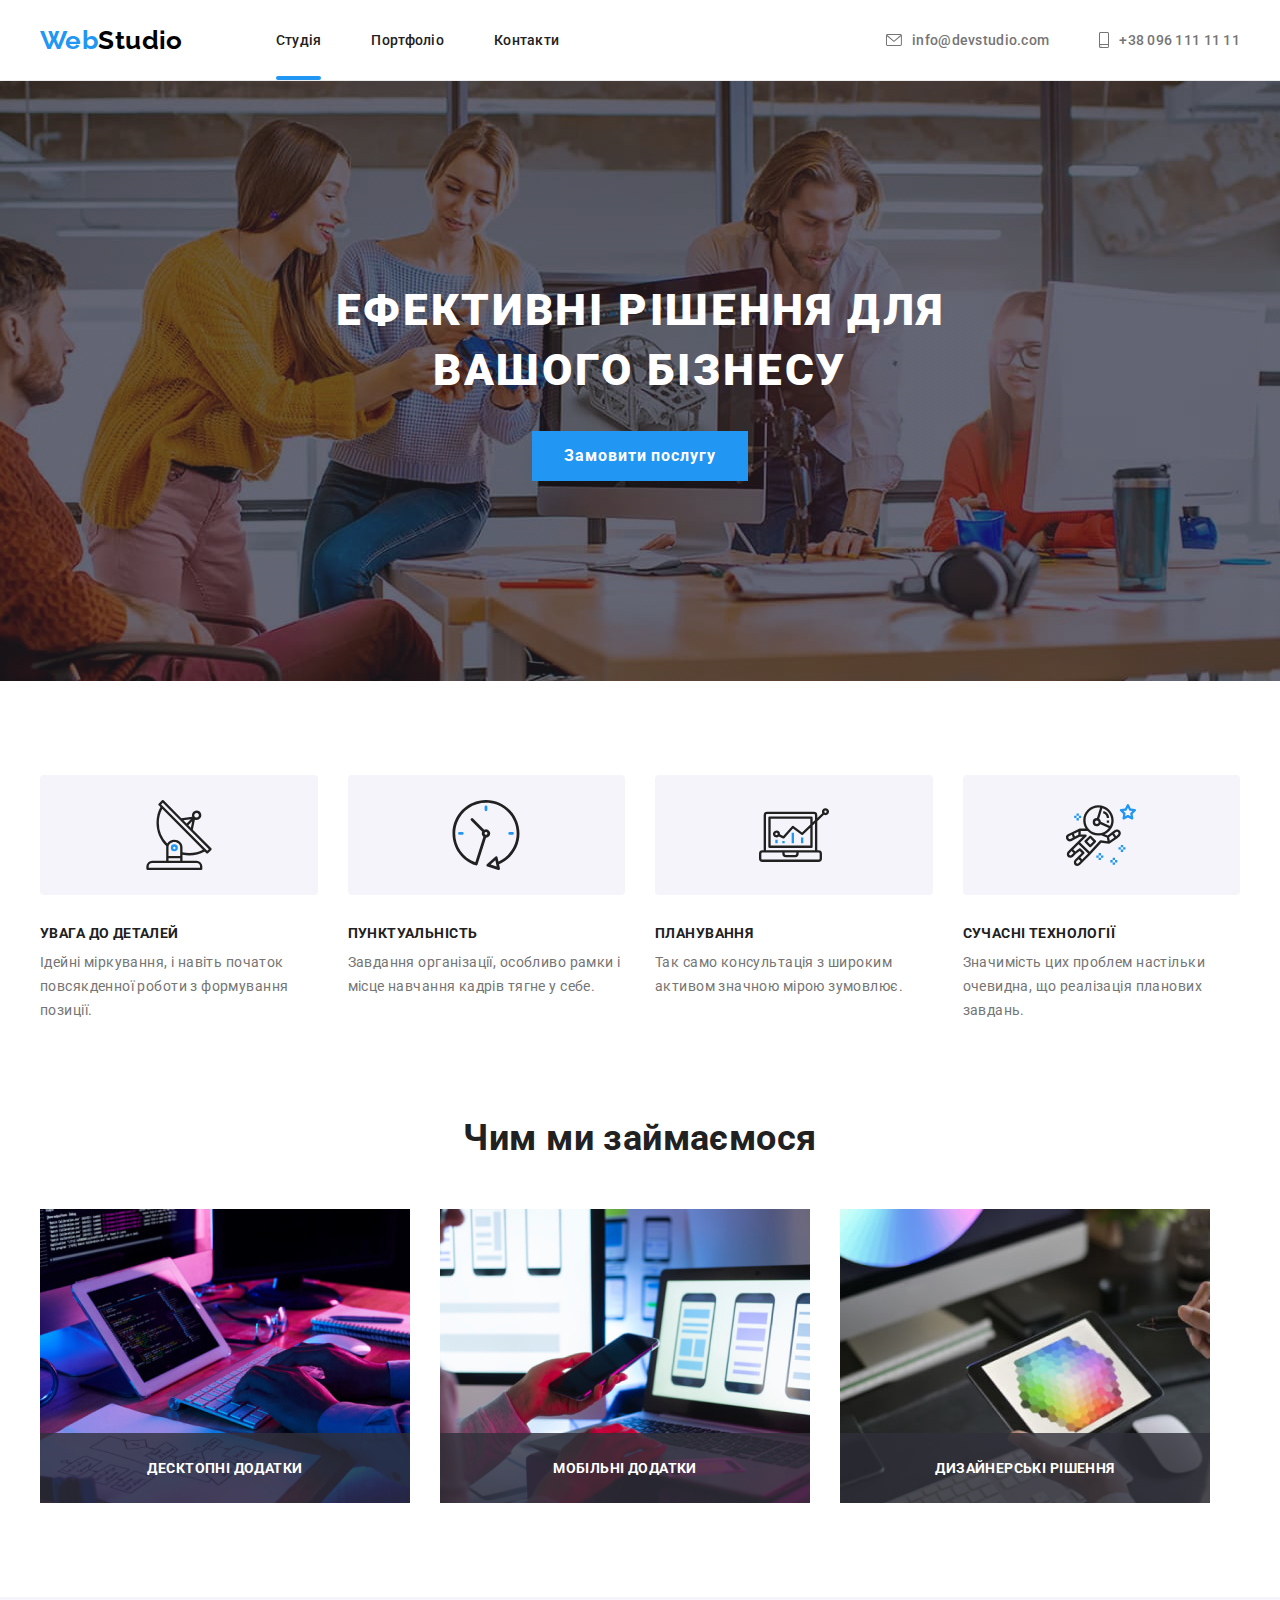
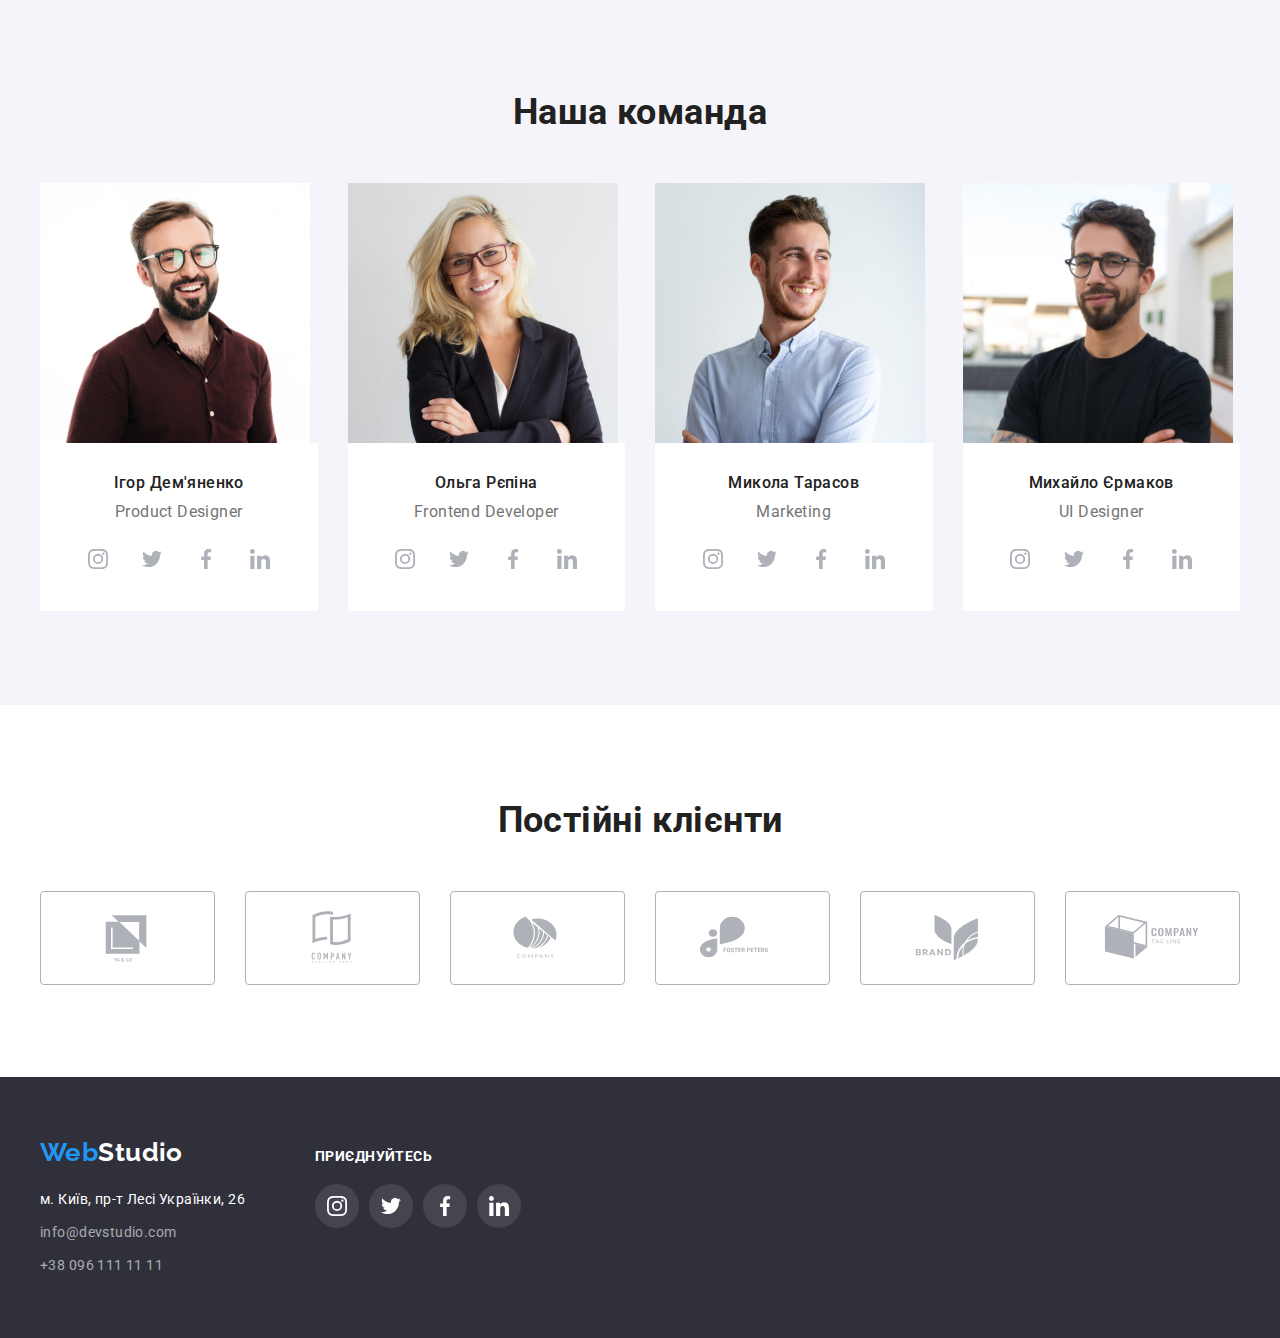
==== commit 7e1e39f3: "update" ====
--- a/index.html
+++ b/index.html
@@ -451,9 +451,9 @@
         </div>
       </div>
     </footer>
-    <div class="backdrop is-hidden" data-model>
+    <div class="backdrop is-hidden" data-modal>
       <div class="modal">
-        <button type="button" class="modal-close" data-model-close>
+        <button type="button" class="modal-close" data-modal-close>
           <svg class="modal-close-icon" width="18" height="18"><use href="./img/icons.svg#icon-close-black-18dp-2-1"></use></svg>
         </button>
       </div>
--- a/css/styles.css
+++ b/css/styles.css
@@ -78,21 +78,24 @@
   gap: 50px;
   padding: 0px;
 }
+.header-nav-link{
+position: relative;
+}
 .current::after {
 content:"";
 position: absolute;
 display: block;
 left: 0;
 bottom: 0;
+opacity: 1;
 width: 100%;
 height: 4px;
 background: #2196F3;
 border-radius: 2px;
 transition: opasity 250ms cubic-bezier(0.4, 0, 0.2, 1);
 }
-.header-nav-link .current{
-  padding: 32px 0;
-  margin-top: 25px;
+.current{
+  color: #2196F3;
 }
 /* line-height/font-size = */
 .header-nav-link {
@@ -106,11 +109,13 @@
   display: block;
   padding-top: 32px;
   padding-bottom: 32px;
+  transition-property: color;
+  transition: transform 250ms;
+  transition-timing-function: cubic-bezier(0.4, 0, 0.2, 1);
 }
 .header-nav-link:hover,
 .header-nav-link:focus {
   color: var(--accent-color);
-  transition: transform 250ms cubic-bezier(0.4, 0, 0.2, 1);
 }
 .adress-header {
   margin: 0px;
@@ -134,7 +139,6 @@
 .adress-header-link:hover,
 .adress-header-link:focus {
   color: var(--accent-color);
-  transition: transform 250ms cubic-bezier(0.4, 0, 0.2, 1);
 }
 .icon-mailto {
   width: 16px;
@@ -203,11 +207,12 @@
   height: 50px;
   padding: 10px 32px;
   margin: 0 auto;
+  transition: transform 250ms;
+  transition-timing-function: cubic-bezier(0.4, 0, 0.2, 1);
 }
 .header-btn:hover,
 .header-btn:focus {
   background: var(--background-btn);
-  transition: transform 250ms cubic-bezier(0.4, 0, 0.2, 1);
 }
 
 .link-item-text {
@@ -302,11 +307,12 @@
 .photo-team {
   background: var(--background-doc);
   padding: 30px 10px;
+  transition: transform 250ms;
+  transition-timing-function: cubic-bezier(0.4, 0, 0.2, 1);
 }
 .photo-team:hover {
   box-shadow: 0px 1px 3px rgba(0, 0, 0, 0.12), 0px 1px 1px rgba(0, 0, 0, 0.14),
     0px 2px 1px rgba(0, 0, 0, 0.2);
-    transition: transform 250ms cubic-bezier(0.4, 0, 0.2, 1);
 }
 .title {
   font-weight: 700;
@@ -351,6 +357,8 @@
   align-items: center;
   justify-content: center;
   color: var(--color-icons);
+  transition: transform 250ms;
+  transition-timing-function: cubic-bezier(0.4, 0, 0.2, 1);
 }
 .team-icons-sign {
   fill: currentColor;
@@ -359,7 +367,6 @@
 .team-icons-link:focus {
   background-color: var(--accent-color);
   color: #ffffff;
-  transition: transform 250ms cubic-bezier(0.4, 0, 0.2, 1);
 }
 /*ПОСТІЙНІ КЛІЄНТИ*/
 
@@ -388,17 +395,18 @@
   border-radius: 4px;
   border: 1px solid var(--color-icons);
   fill: var(--color-icons);
+  transition: transform 250ms;
+  transition-timing-function: cubic-bezier(0.4, 0, 0.2, 1);
 }
 .client-link:hover,
 .client-link:focus {
   border-color: var(--accent-color);
   cursor: pointer;
-  transition: transform 250ms cubic-bezier(0.4, 0, 0.2, 1);
-}
+}
+  
 .client-link:hover .client-icon,
 .client-link:focus .client-icon {
   fill: var(--accent-color);
-  transition: transform 250ms cubic-bezier(0.4, 0, 0.2, 1);
 }
 
 /*FOOTER*/
@@ -433,21 +441,23 @@
   list-style: none;
   text-decoration: none;
   color: var(--primary-white-color);
+  transition: transform 250ms;
+  transition-timing-function: cubic-bezier(0.4, 0, 0.2, 1);
 }
 .footer-nav-address:hover,
 .footer-nav-address:focus {
   color: var(--accent-color);
-  transition: transform 250ms cubic-bezier(0.4, 0, 0.2, 1);
 }
 .footer-nav-link {
   text-decoration: none;
   line-height: 1.7142;
   color: var(--footer-color);
+  transition: transform 250ms;
+  transition-timing-function: cubic-bezier(0.4, 0, 0.2, 1);
 }
 .footer-nav-link:hover,
 .footer-nav-link :focus {
   color: var(--accent-color);
-  transition: transform 250ms cubic-bezier(0.4, 0, 0.2, 1);
 }
 img {
   display: block;
@@ -481,6 +491,8 @@
   padding: 6px 25px;
   display: inline-block;
   background: #f5f4fa;
+  transition: transform 250ms;
+  transition-timing-function: cubic-bezier(0.4, 0, 0.2, 1);
 }
 .filter-btn:hover,
 .filter-btn:focus {
@@ -488,7 +500,6 @@
   color: var(--primary-white-color);
   box-shadow: 0px 3px 1px rgba(0, 0, 0, 0.1), 0px 1px 2px rgba(0, 0, 0, 0.08),
     0px 2px 2px rgba(0, 0, 0, 0.12);
-    transition: transform 250ms cubic-bezier(0.4, 0, 0.2, 1);
 }
 .gallery {
   display: flex;
@@ -590,6 +601,8 @@
   justify-content: center;
   align-items: center;
   color: var(--background-doc);
+  transition: transform 250ms;
+  transition-timing-function: cubic-bezier(0.4, 0, 0.2, 1);
 }
 .footer-social-sign {
   fill: currentColor;
@@ -598,7 +611,6 @@
 .team-icons-link:focus {
   background-color: var(--accent-color);
   fill: currentColor;
-  transition: transform 250ms cubic-bezier(0.4, 0, 0.2, 1);
 }
 .backdrop {
   position: fixed;
@@ -628,6 +640,7 @@
   position: absolute;
   width: 30px;
   height: 30px;
+  box-sizing: border-box;
   border: 1px solid rgba(0, 0, 0, 0.1);
   background: var(--primary-white-color);
   border-radius: 50%;
@@ -643,10 +656,6 @@
   width: 18px;
   height: 18px;
 }
-.modal-close-icon:hover
-.modal-close-icon:focus{
- 
-}
 .is-hidden {
   opacity: 0;
   visibility: hidden;
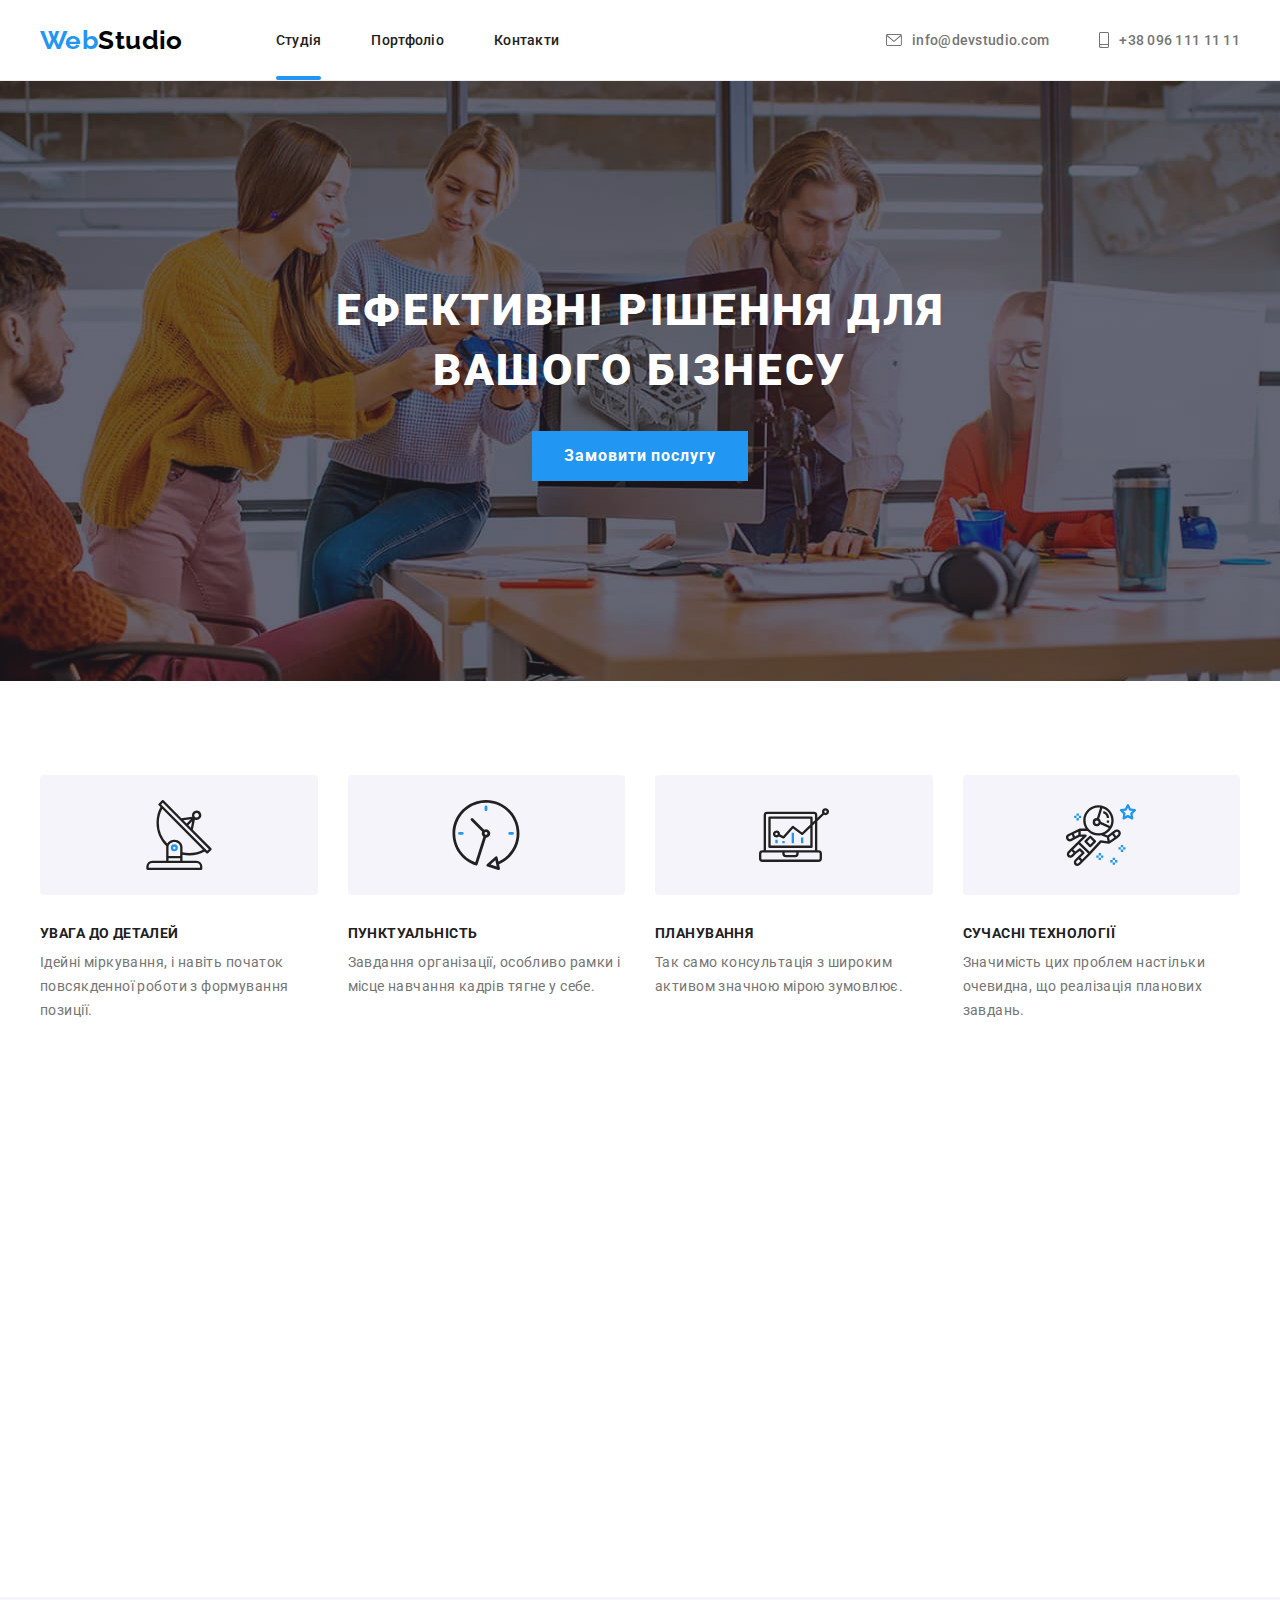
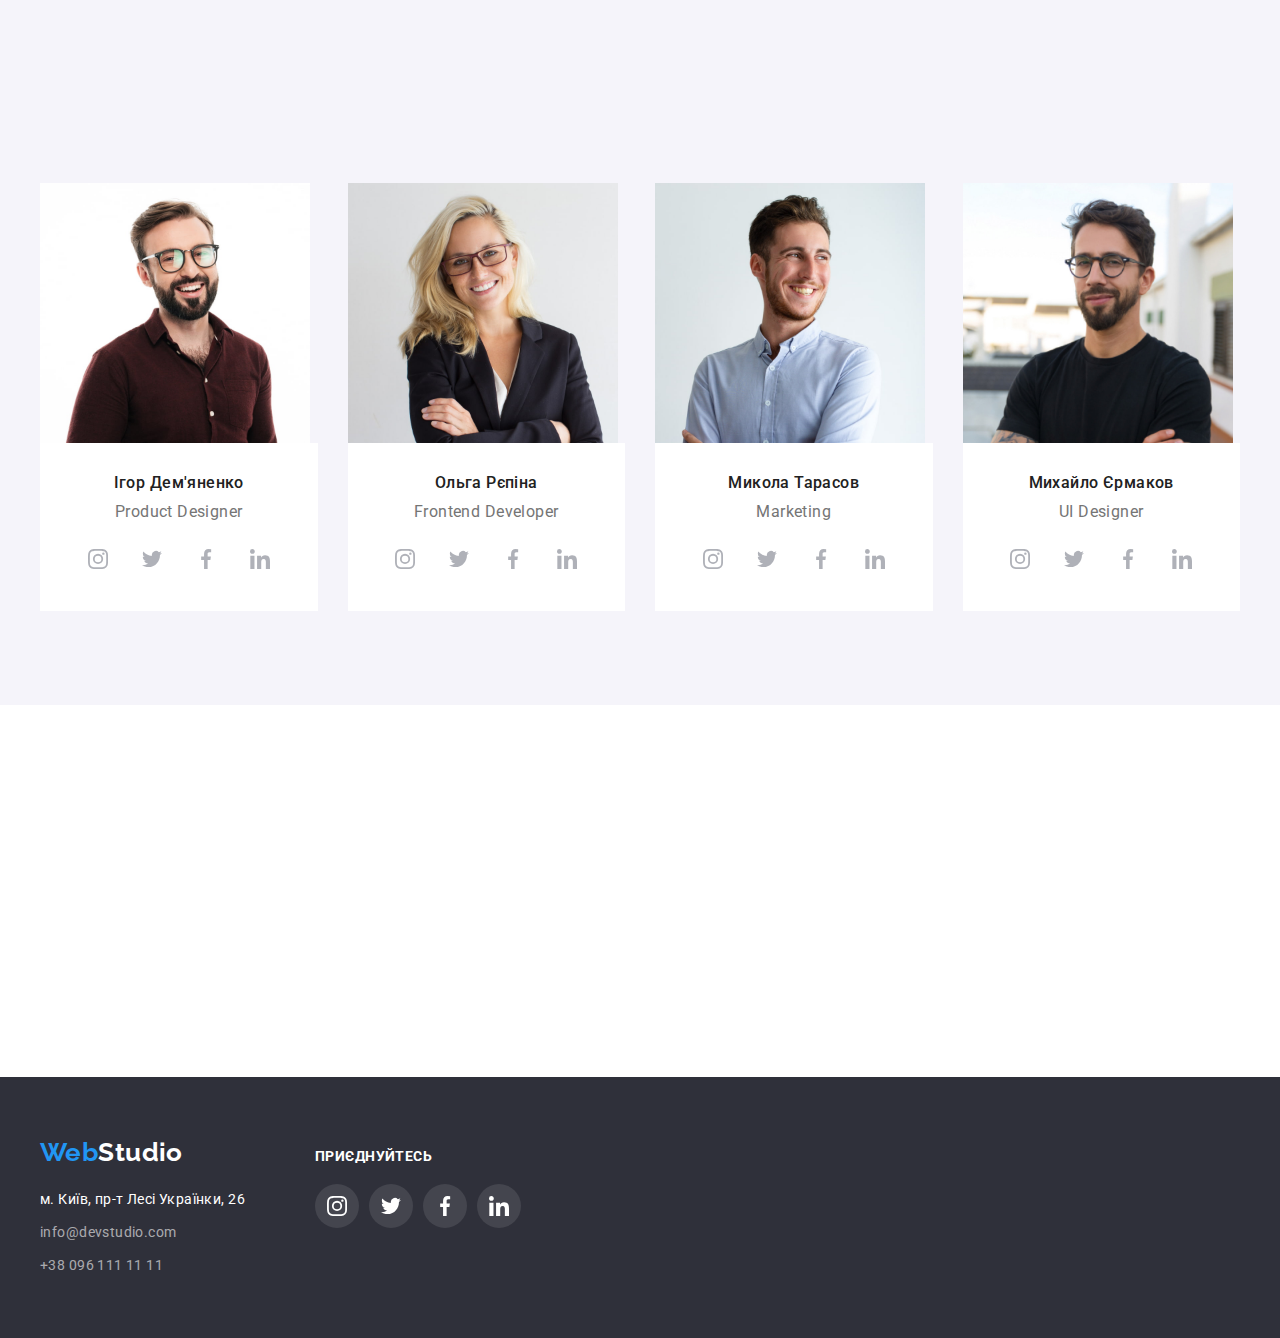
==== commit 81622a6a: "update" ====
--- a/index.html
+++ b/index.html
@@ -19,6 +19,10 @@
       referrerpolicy="no-referrer"
     />
     <link href="https://unpkg.com/aos@2.3.1/dist/aos.css" rel="stylesheet">
+     <link
+    rel="stylesheet"
+    href="https://cdnjs.cloudflare.com/ajax/libs/animate.css/4.1.1/animate.min.css"
+  />
     <link rel="stylesheet" href="./css/styles.css" />
   </head>
   <body>
@@ -73,7 +77,7 @@
       <!--ШАПКА-->
       <section class="hero">
         <div class="container">
-          <h1 class="hero-title">Ефективні рішення для вашого бізнесу</h1>
+          <h1 class="hero-title animate__animated animate__flipInX" >Ефективні рішення для вашого бізнесу</h1>
           <button class="header-btn" type="button"data-modal-open>Замовити послугу</button>
         </div>
       </section>
@@ -135,22 +139,28 @@
       <!--ЧИМ МИ ЗАЙМАЄМОСЬ-->
       <section class="examples section">
         <div class="container">
-          <h2 class="title">Чим ми займаємося</h2>
+          <h2 class="title" data-aos="flip-up">Чим ми займаємося</h2>
           <ul class="link-examples">
             <li>
-              <div class="examples-label">
+              <div class="examples-label" data-aos="flip-left"
+     data-aos-easing="ease-out-cubic"
+     data-aos-duration="2000">
               <img src="./img/box 1.jpg" width="370" heigh="294" alt="box1" />
           <p class="examples-text">Десктопні додатки</p>
           </div>
             </li>
             <li>
-              <div class="examples-label">
+              <div class="examples-label" data-aos="flip-left"
+     data-aos-easing="ease-out-cubic"
+     data-aos-duration="2000">
               <img src="./img/box 2.jpg" width="370" heigh="294" alt="box2" />
                <p class="examples-text">Мобільні додатки</p>
                </div>
             </li>
             <li>
-              <div class="examples-label">
+              <div class="examples-label" data-aos="flip-left"
+     data-aos-easing="ease-out-cubic"
+     data-aos-duration="2000">
               <img src="./img/img.jpg" width="370" heigh="294" alt="img" />
                <p class="examples-text">Дизайнерські рішення</p>
                </div>
@@ -161,7 +171,7 @@
       <!--НАША КОМАНДА-->
       <section class="team section">
         <div class="container">
-          <h2 class="title">Наша команда</h2>
+          <h2 class="title"data-aos="flip-up">Наша команда</h2>
           <ul class="link-team">
             <li class="link-photo">
               <img
@@ -337,45 +347,57 @@
       <!--ПОСТІЙНІ КЛІЄНТИ-->
       <section class="section customers">
         <div class="container">
-          <h2 class="title">Постійні клієнти</h2>
+          <h2 class="title"data-aos="flip-up">Постійні клієнти</h2>
           <ul class="customers-list">
             <li class="client-item">
-              <a class="client-link" href="#">
+              <a class="client-link" data-aos="flip-left"
+     data-aos-easing="ease-out-cubic"
+     data-aos-duration="2000" href="#">
                 <svg class="client-icon" width="106" height="60">
                   <use href="./img/icons.svg#icon-Logo"></use>
                 </svg>
               </a>
             </li>
             <li class="client-item">
-              <a class="client-link" href="#">
+              <a class="client-link"data-aos="flip-left"
+     data-aos-easing="ease-out-cubic"
+     data-aos-duration="2000" href="#">
                 <svg class="client-icon" width="106" height="60">
                   <use href="./img/icons.svg#icon-Logo-2"></use>
                 </svg>
               </a>
             </li>
             <li class="client-item">
-              <a class="client-link" href="#">
+              <a class="client-link" data-aos="flip-left"
+     data-aos-easing="ease-out-cubic"
+     data-aos-duration="2000" href="#">
                 <svg class="client-icon" width="106" height="60">
                   <use href="./img/icons.svg#icon-Logo-3"></use>
                 </svg>
               </a>
             </li>
             <li class="client-item">
-              <a class="client-link" href="#">
+              <a class="client-link" data-aos="flip-left"
+     data-aos-easing="ease-out-cubic"
+     data-aos-duration="2000" href="#">
                 <svg class="client-icon" width="106" height="60">
                   <use href="./img/icons.svg#icon-Logo-4"></use>
                 </svg>
               </a>
             </li>
             <li class="client-item">
-              <a class="client-link" href="#">
+              <a class="client-link" data-aos="flip-left"
+     data-aos-easing="ease-out-cubic"
+     data-aos-duration="2000" href="#">
                 <svg class="client-icon" width="106" height="60">
                   <use href="./img/icons.svg#icon-Logo-5"></use>
                 </svg>
               </a>
             </li>
             <li class="client-item">
-              <a class="client-link" href="#">
+              <a class="client-link" data-aos="flip-left"
+     data-aos-easing="ease-out-cubic"
+     data-aos-duration="2000" href="#">
                 <svg class="client-icon" width="106" height="60">
                   <use href="./img/icons.svg#icon-Logo-6"></use>
                 </svg>
@@ -458,6 +480,7 @@
         </button>
       </div>
     </div>
+    <script src="https://unpkg.com/aos@2.3.1/dist/aos.js"></script>
     <script>
   AOS.init();
 </script>
--- a/css/styles.css
+++ b/css/styles.css
@@ -640,7 +640,6 @@
   position: absolute;
   width: 30px;
   height: 30px;
-  box-sizing: border-box;
   border: 1px solid rgba(0, 0, 0, 0.1);
   background: var(--primary-white-color);
   border-radius: 50%;
@@ -652,9 +651,10 @@
   cursor: pointer;
 }
 .modal-close-icon{
-  position: absolute;
   width: 18px;
   height: 18px;
+  transition: transform 250ms cubic-bezier(0.4, 0, 0.2, 1);
+fill:var(--logo-header-color);
 }
 .is-hidden {
   opacity: 0;
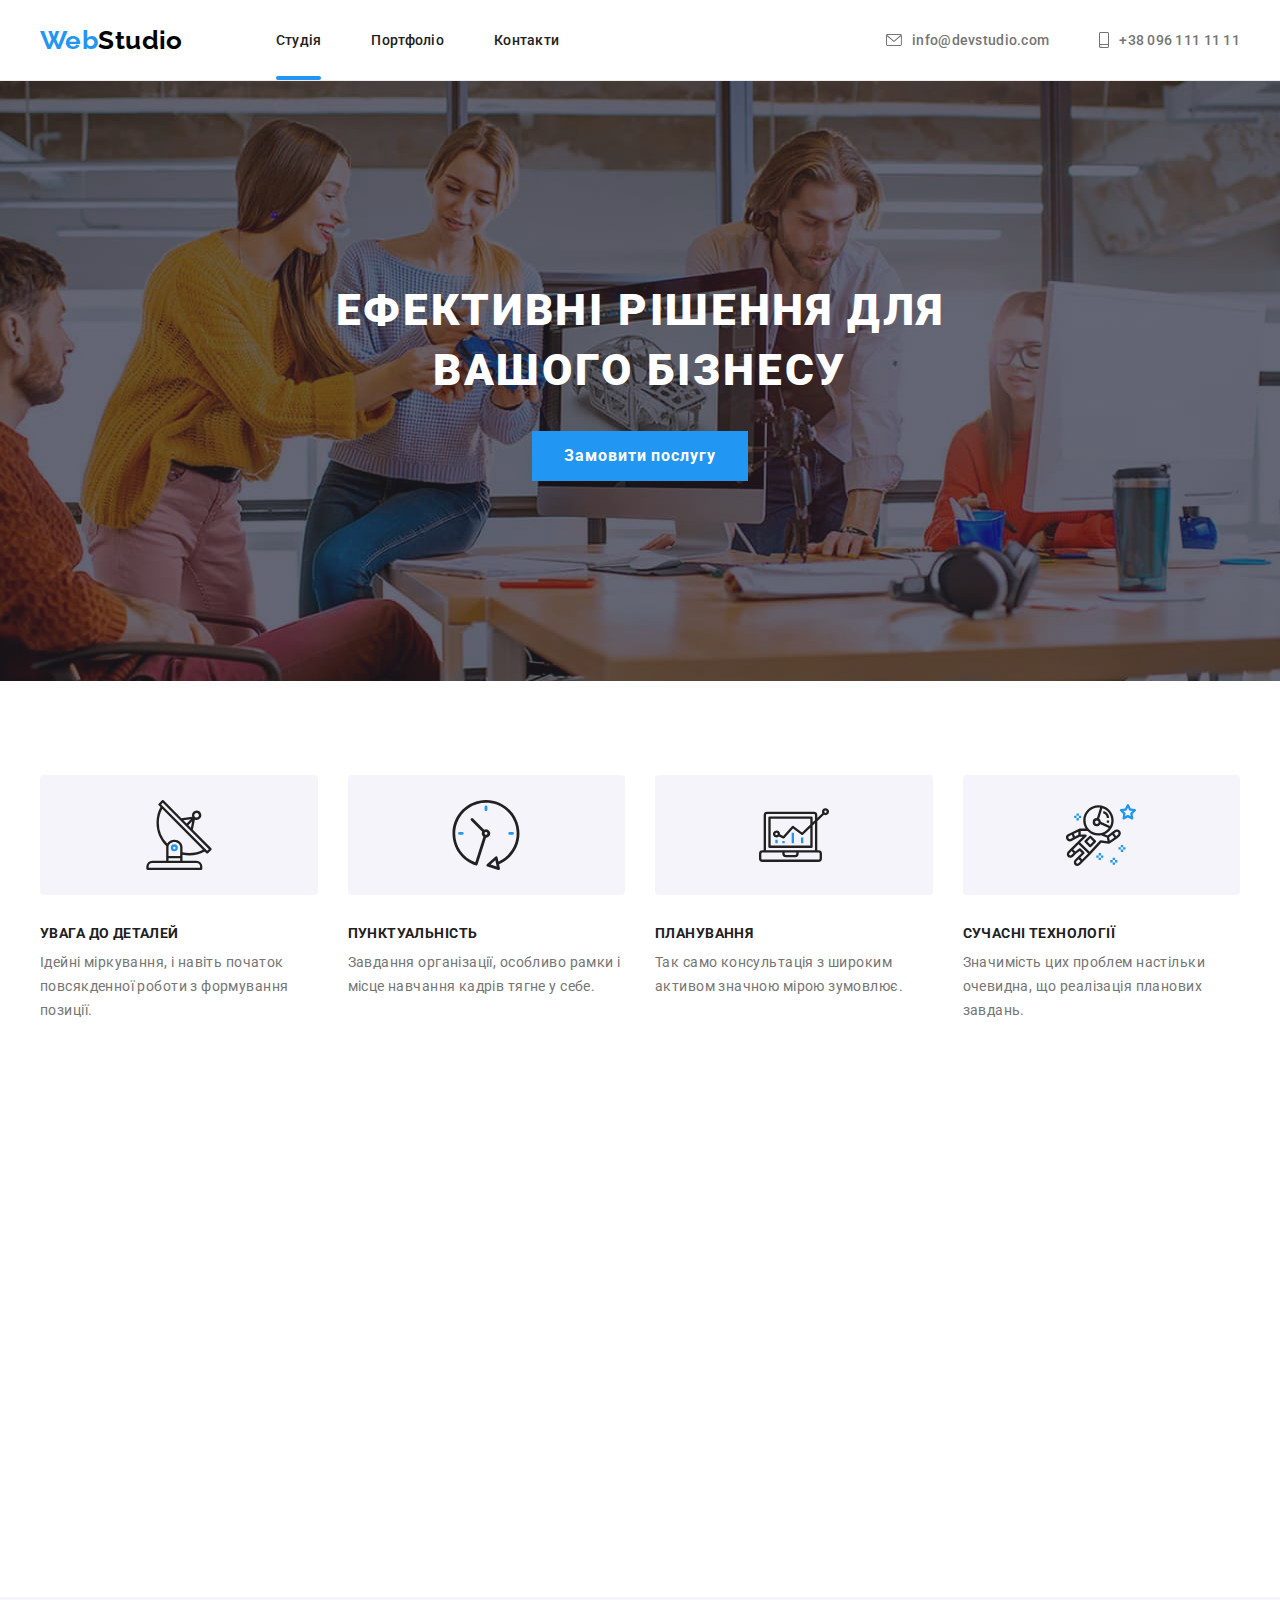
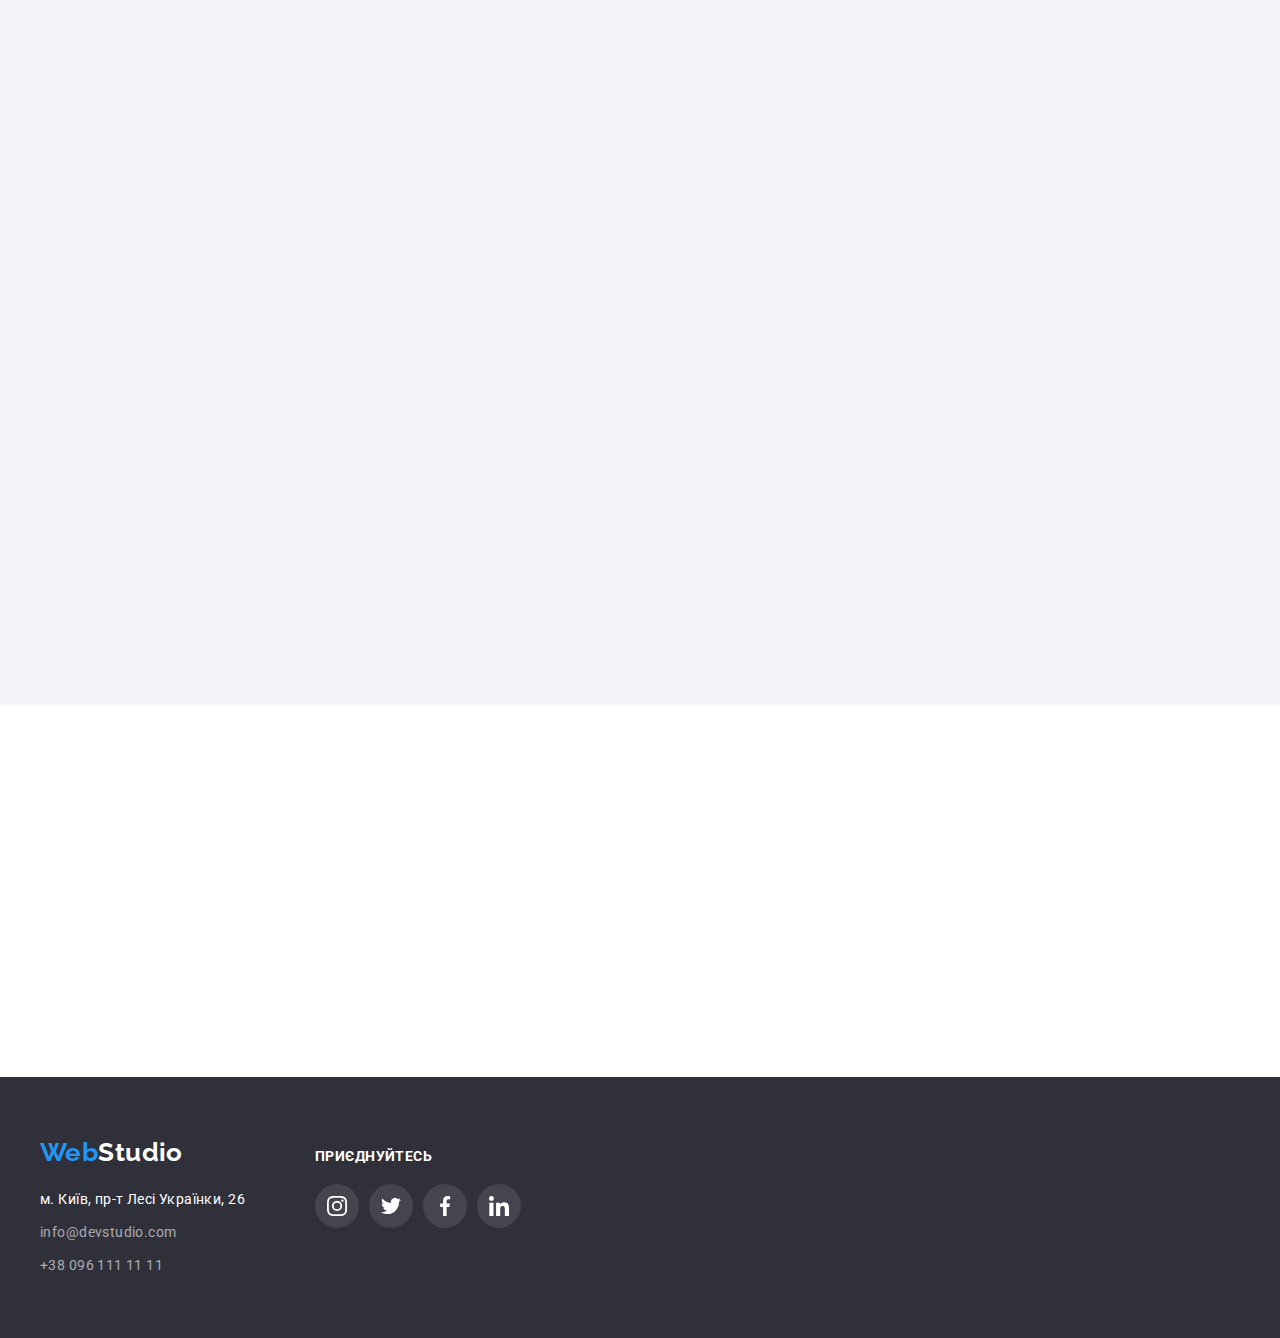
==== commit bf50137f: "update" ====
--- a/index.html
+++ b/index.html
@@ -18,11 +18,11 @@
       crossorigin="anonymous"
       referrerpolicy="no-referrer"
     />
-    <link href="https://unpkg.com/aos@2.3.1/dist/aos.css" rel="stylesheet">
-     <link
-    rel="stylesheet"
-    href="https://cdnjs.cloudflare.com/ajax/libs/animate.css/4.1.1/animate.min.css"
-  />
+    <link href="https://unpkg.com/aos@2.3.1/dist/aos.css" rel="stylesheet" />
+    <link
+      rel="stylesheet"
+      href="https://cdnjs.cloudflare.com/ajax/libs/animate.css/4.1.1/animate.min.css"
+    />
     <link rel="stylesheet" href="./css/styles.css" />
   </head>
   <body>
@@ -77,8 +77,12 @@
       <!--ШАПКА-->
       <section class="hero">
         <div class="container">
-          <h1 class="hero-title animate__animated animate__flipInX" >Ефективні рішення для вашого бізнесу</h1>
-          <button class="header-btn" type="button"data-modal-open>Замовити послугу</button>
+          <h1 class="hero-title animate__animated animate__flipInX">
+            Ефективні рішення для вашого бізнесу
+          </h1>
+          <button class="header-btn" type="button" data-modal-open>
+            Замовити послугу
+          </button>
         </div>
       </section>
       <!--ОСОБЛИВОСТІ-->
@@ -142,28 +146,37 @@
           <h2 class="title" data-aos="flip-up">Чим ми займаємося</h2>
           <ul class="link-examples">
             <li>
-              <div class="examples-label" data-aos="flip-left"
-     data-aos-easing="ease-out-cubic"
-     data-aos-duration="2000">
-              <img src="./img/box 1.jpg" width="370" heigh="294" alt="box1" />
-          <p class="examples-text">Десктопні додатки</p>
-          </div>
+              <div
+                class="examples-label"
+                data-aos="flip-left"
+                data-aos-easing="ease-out-cubic"
+                data-aos-duration="2000"
+              >
+                <img src="./img/box 1.jpg" width="370" heigh="294" alt="box1" />
+                <p class="examples-text">Десктопні додатки</p>
+              </div>
             </li>
             <li>
-              <div class="examples-label" data-aos="flip-left"
-     data-aos-easing="ease-out-cubic"
-     data-aos-duration="2000">
-              <img src="./img/box 2.jpg" width="370" heigh="294" alt="box2" />
-               <p class="examples-text">Мобільні додатки</p>
-               </div>
+              <div
+                class="examples-label"
+                data-aos="flip-left"
+                data-aos-easing="ease-out-cubic"
+                data-aos-duration="2000"
+              >
+                <img src="./img/box 2.jpg" width="370" heigh="294" alt="box2" />
+                <p class="examples-text">Мобільні додатки</p>
+              </div>
             </li>
             <li>
-              <div class="examples-label" data-aos="flip-left"
-     data-aos-easing="ease-out-cubic"
-     data-aos-duration="2000">
-              <img src="./img/img.jpg" width="370" heigh="294" alt="img" />
-               <p class="examples-text">Дизайнерські рішення</p>
-               </div>
+              <div
+                class="examples-label"
+                data-aos="flip-left"
+                data-aos-easing="ease-out-cubic"
+                data-aos-duration="2000"
+              >
+                <img src="./img/img.jpg" width="370" heigh="294" alt="img" />
+                <p class="examples-text">Дизайнерські рішення</p>
+              </div>
             </li>
           </ul>
         </div>
@@ -171,9 +184,9 @@
       <!--НАША КОМАНДА-->
       <section class="team section">
         <div class="container">
-          <h2 class="title"data-aos="flip-up">Наша команда</h2>
+          <h2 class="title" data-aos="flip-up">Наша команда</h2>
           <ul class="link-team">
-            <li class="link-photo">
+            <li class="link-photo" data-aos="flip-left">
               <img
                 src="./img/man1.jpg"
                 width="270"
@@ -215,7 +228,7 @@
                 </ul>
               </div>
             </li>
-            <li class="link-photo">
+            <li class="link-photo" data-aos="flip-right">
               <img
                 src="./img/women2.jpg"
                 width="270"
@@ -257,7 +270,7 @@
                 </ul>
               </div>
             </li>
-            <li class="link-photo">
+            <li class="link-photo" data-aos="flip-left">
               <img
                 src="./img/man3.jpg"
                 width="270"
@@ -299,7 +312,7 @@
                 </ul>
               </div>
             </li>
-            <li class="link-photo">
+            <li class="link-photo" data-aos="flip-right">
               <img
                 src="./img/man4.jpg"
                 width="270"
@@ -347,57 +360,81 @@
       <!--ПОСТІЙНІ КЛІЄНТИ-->
       <section class="section customers">
         <div class="container">
-          <h2 class="title"data-aos="flip-up">Постійні клієнти</h2>
+          <h2 class="title" data-aos="flip-up">Постійні клієнти</h2>
           <ul class="customers-list">
             <li class="client-item">
-              <a class="client-link" data-aos="flip-left"
-     data-aos-easing="ease-out-cubic"
-     data-aos-duration="2000" href="#">
+              <a
+                class="client-link"
+                data-aos="flip-left"
+                data-aos-easing="ease-out-cubic"
+                data-aos-duration="2000"
+                href="#"
+              >
                 <svg class="client-icon" width="106" height="60">
                   <use href="./img/icons.svg#icon-Logo"></use>
                 </svg>
               </a>
             </li>
             <li class="client-item">
-              <a class="client-link"data-aos="flip-left"
-     data-aos-easing="ease-out-cubic"
-     data-aos-duration="2000" href="#">
+              <a
+                class="client-link"
+                data-aos="flip-left"
+                data-aos-easing="ease-out-cubic"
+                data-aos-duration="2000"
+                href="#"
+              >
                 <svg class="client-icon" width="106" height="60">
                   <use href="./img/icons.svg#icon-Logo-2"></use>
                 </svg>
               </a>
             </li>
             <li class="client-item">
-              <a class="client-link" data-aos="flip-left"
-     data-aos-easing="ease-out-cubic"
-     data-aos-duration="2000" href="#">
+              <a
+                class="client-link"
+                data-aos="flip-left"
+                data-aos-easing="ease-out-cubic"
+                data-aos-duration="2000"
+                href="#"
+              >
                 <svg class="client-icon" width="106" height="60">
                   <use href="./img/icons.svg#icon-Logo-3"></use>
                 </svg>
               </a>
             </li>
             <li class="client-item">
-              <a class="client-link" data-aos="flip-left"
-     data-aos-easing="ease-out-cubic"
-     data-aos-duration="2000" href="#">
+              <a
+                class="client-link"
+                data-aos="flip-left"
+                data-aos-easing="ease-out-cubic"
+                data-aos-duration="2000"
+                href="#"
+              >
                 <svg class="client-icon" width="106" height="60">
                   <use href="./img/icons.svg#icon-Logo-4"></use>
                 </svg>
               </a>
             </li>
             <li class="client-item">
-              <a class="client-link" data-aos="flip-left"
-     data-aos-easing="ease-out-cubic"
-     data-aos-duration="2000" href="#">
+              <a
+                class="client-link"
+                data-aos="flip-left"
+                data-aos-easing="ease-out-cubic"
+                data-aos-duration="2000"
+                href="#"
+              >
                 <svg class="client-icon" width="106" height="60">
                   <use href="./img/icons.svg#icon-Logo-5"></use>
                 </svg>
               </a>
             </li>
             <li class="client-item">
-              <a class="client-link" data-aos="flip-left"
-     data-aos-easing="ease-out-cubic"
-     data-aos-duration="2000" href="#">
+              <a
+                class="client-link"
+                data-aos="flip-left"
+                data-aos-easing="ease-out-cubic"
+                data-aos-duration="2000"
+                href="#"
+              >
                 <svg class="client-icon" width="106" height="60">
                   <use href="./img/icons.svg#icon-Logo-6"></use>
                 </svg>
@@ -476,14 +513,16 @@
     <div class="backdrop is-hidden" data-modal>
       <div class="modal">
         <button type="button" class="modal-close" data-modal-close>
-          <svg class="modal-close-icon" width="18" height="18"><use href="./img/icons.svg#icon-close-black-18dp-2-1"></use></svg>
+          <svg class="modal-close-icon" width="18" height="18">
+            <use href="./img/icons.svg#icon-close-black-18dp-2-1"></use>
+          </svg>
         </button>
       </div>
     </div>
     <script src="https://unpkg.com/aos@2.3.1/dist/aos.js"></script>
     <script>
-  AOS.init();
-</script>
-<script src="./js/modal.js"></script>
+      AOS.init();
+    </script>
+    <script src="./js/modal.js"></script>
   </body>
 </html>
--- a/css/styles.css
+++ b/css/styles.css
@@ -78,24 +78,24 @@
   gap: 50px;
   padding: 0px;
 }
-.header-nav-link{
-position: relative;
+.header-nav-link {
+  position: relative;
 }
 .current::after {
-content:"";
-position: absolute;
-display: block;
-left: 0;
-bottom: 0;
-opacity: 1;
-width: 100%;
-height: 4px;
-background: #2196F3;
-border-radius: 2px;
-transition: opasity 250ms cubic-bezier(0.4, 0, 0.2, 1);
-}
-.current{
-  color: #2196F3;
+  content: "";
+  position: absolute;
+  display: block;
+  left: 0;
+  bottom: 0;
+  opacity: 1;
+  width: 100%;
+  height: 4px;
+  background: #2196f3;
+  border-radius: 2px;
+  transition: opasity 250ms cubic-bezier(0.4, 0, 0.2, 1);
+}
+.current {
+  color: #2196f3;
 }
 /* line-height/font-size = */
 .header-nav-link {
@@ -256,31 +256,29 @@
 .section.examples {
   padding-top: 0;
 }
-.examples-label{
-position: relative;
-width: 370px;
-}
-.examples-text{
-position: absolute;
-font-style: normal;
-font-weight: 700;
-font-size: 14px;
-line-height: 1.1428;
-text-align: center;
-letter-spacing: 0.03em;
-text-transform: uppercase;
-color: var(--primary-white-color);
-display: flex;
-align-items: center;
-justify-content: center;
-background: rgba(47, 48, 58, 0.8);
-bottom: 0;
-right: 0;
-left:0;
-padding-top: 27px;
-padding-bottom: 27px;
-
-
+.examples-label {
+  position: relative;
+  width: 370px;
+}
+.examples-text {
+  position: absolute;
+  font-style: normal;
+  font-weight: 700;
+  font-size: 14px;
+  line-height: 1.1428;
+  text-align: center;
+  letter-spacing: 0.03em;
+  text-transform: uppercase;
+  color: var(--primary-white-color);
+  display: flex;
+  align-items: center;
+  justify-content: center;
+  background: rgba(47, 48, 58, 0.8);
+  bottom: 0;
+  right: 0;
+  left: 0;
+  padding-top: 27px;
+  padding-bottom: 27px;
 }
 .link-examples {
   list-style: none;
@@ -403,7 +401,7 @@
   border-color: var(--accent-color);
   cursor: pointer;
 }
-  
+
 .client-link:hover .client-icon,
 .client-link:focus .client-icon {
   fill: var(--accent-color);
@@ -511,9 +509,9 @@
 .gallery-list {
   width: calc((100% - 60px) / 3);
 }
-.gallery-list:hover .project-top-text{
-transform: translateY(0);
-transition: transform 250ms cubic-bezier(0.4, 0, 0.2, 1);
+.gallery-list:hover .project-top-text {
+  transform: translateY(0);
+  transition: transform 250ms cubic-bezier(0.4, 0, 0.2, 1);
 }
 .project-link {
   list-style: none;
@@ -525,25 +523,24 @@
   box-shadow: 0px 1px 1px rgba(0, 0, 0, 0.12), 0px 4px 4px rgba(0, 0, 0, 0.06),
     1px 4px 6px rgba(0, 0, 0, 0.16);
 }
-.project-top-wrap{
-position: relative;
-overflow: hidden;
-}
-.project-top-text{
-position: absolute;
-top: 0;
-font-style: normal;
-font-weight: 400;
-font-size: 18px;
-line-height: 28px;
-letter-spacing: 0.03em;
-color: #FFFFFF;
-background: rgba(33, 150, 243, 0.9);
-padding: 63px 24px;
-height: 100%;
-transform: translateY(100%);
-transition: transform 250ms cubic-bezier(0.4, 0, 0.2, 1);
-
+.project-top-wrap {
+  position: relative;
+  overflow: hidden;
+}
+.project-top-text {
+  position: absolute;
+  top: 0;
+  font-style: normal;
+  font-weight: 400;
+  font-size: 18px;
+  line-height: 28px;
+  letter-spacing: 0.03em;
+  color: #ffffff;
+  background: rgba(33, 150, 243, 0.9);
+  padding: 63px 24px;
+  height: 100%;
+  transform: translateY(100%);
+  transition: transform 250ms cubic-bezier(0.4, 0, 0.2, 1);
 }
 .gallery-tittle {
   padding: 20px 24px;
@@ -618,20 +615,21 @@
   width: 100%;
   height: 100%;
   background: rgba(0, 0, 0, 0.2);
-  transition: opasity 250ms cubic-bezier(0.4, 0, 0.2, 1), visibility 250ms cubic-bezier(0.4, 0, 0.2, 1);
+  transition: opasity 250ms cubic-bezier(0.4, 0, 0.2, 1),
+    visibility 250ms cubic-bezier(0.4, 0, 0.2, 1);
 }
 .modal {
   width: 528px;
   min-height: 550px;
   background: var(--background-doc);
   box-shadow: 0px 1px 3px rgba(0, 0, 0, 0.12), 0px 1px 1px rgba(0, 0, 0, 0.14),
-  0px 2px 1px rgba(0, 0, 0, 0.2);
+    0px 2px 1px rgba(0, 0, 0, 0.2);
   border-radius: 4px;
   position: absolute;
   top: 50%;
   left: 50%;
   transform: translate(-50%, -50%) scaleY(1);
- transition: transform 250ms cubic-bezier(0.4, 0, 0.2, 1);
+  transition: transform 250ms cubic-bezier(0.4, 0, 0.2, 1);
 }
 .backdrop .is-hidden .modal {
   transform: translate(-50%, -50%) scaleY(0);
@@ -646,15 +644,15 @@
   display: flex;
   align-items: center;
   justify-content: center;
-  margin-right: 8px;
-  margin-top: 8px;
+  right: 8px;
+  top: 8px;
   cursor: pointer;
 }
-.modal-close-icon{
+.modal-close-icon {
   width: 18px;
   height: 18px;
   transition: transform 250ms cubic-bezier(0.4, 0, 0.2, 1);
-fill:var(--logo-header-color);
+  fill: var(--logo-header-color);
 }
 .is-hidden {
   opacity: 0;
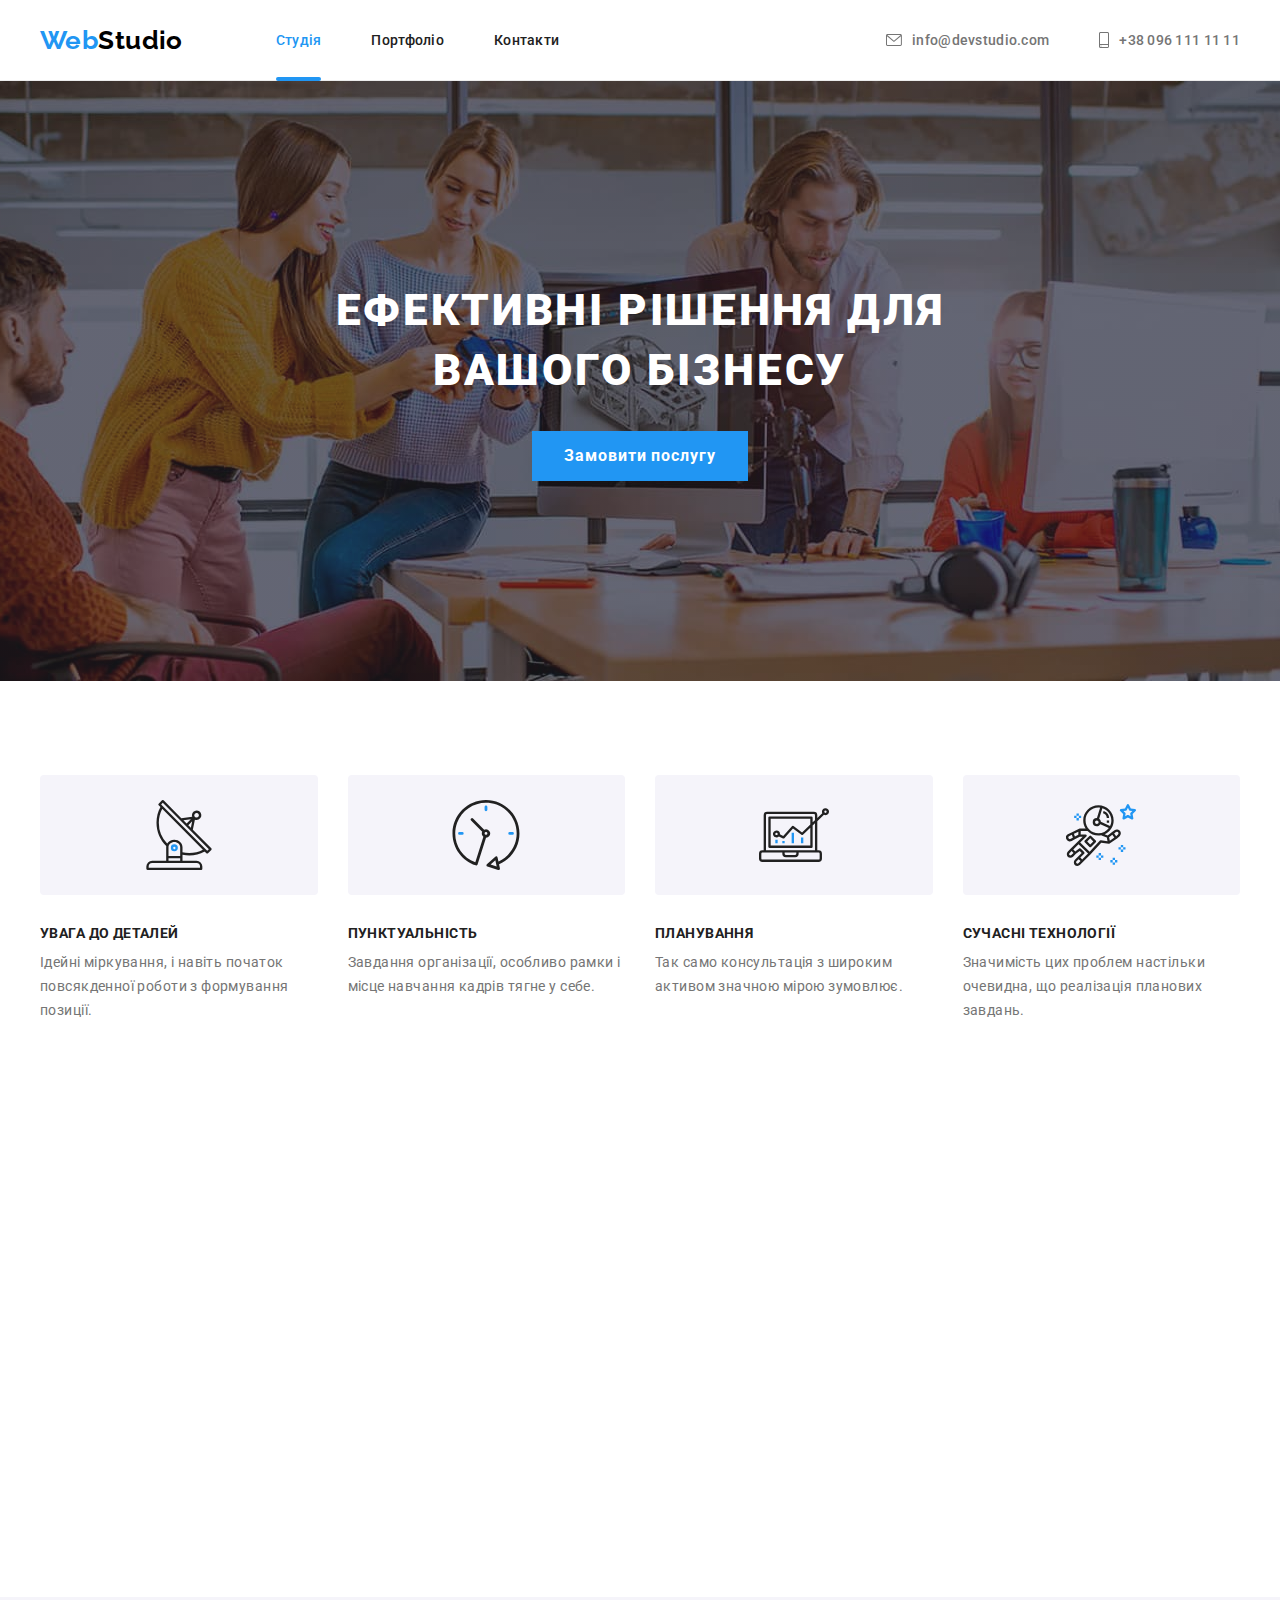
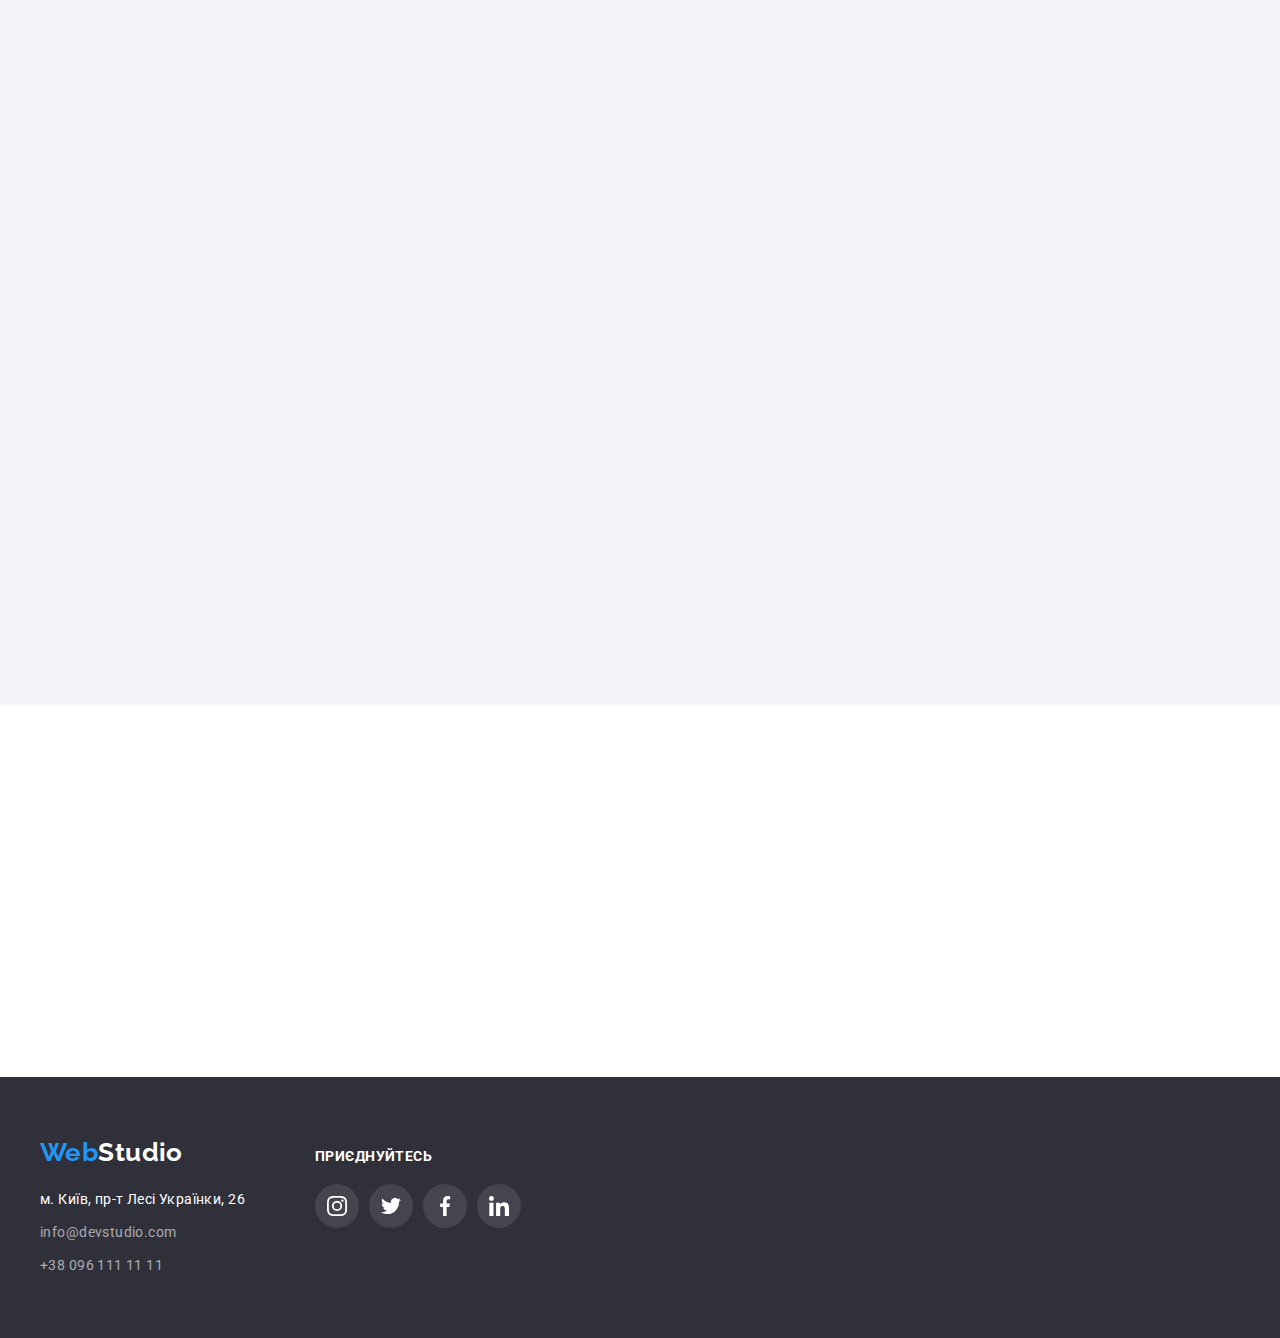
==== commit eae7b5a7: "update files" ====
--- a/index.html
+++ b/index.html
@@ -362,79 +362,73 @@
         <div class="container">
           <h2 class="title" data-aos="flip-up">Постійні клієнти</h2>
           <ul class="customers-list">
-            <li class="client-item">
-              <a
-                class="client-link"
-                data-aos="flip-left"
-                data-aos-easing="ease-out-cubic"
-                data-aos-duration="2000"
-                href="#"
-              >
+            <li
+              class="client-item"
+              data-aos="flip-left"
+              data-aos-easing="ease-out-cubic"
+              data-aos-duration="2000"
+            >
+              <a class="client-link" href="#">
                 <svg class="client-icon" width="106" height="60">
                   <use href="./img/icons.svg#icon-Logo"></use>
                 </svg>
               </a>
             </li>
-            <li class="client-item">
-              <a
-                class="client-link"
-                data-aos="flip-left"
-                data-aos-easing="ease-out-cubic"
-                data-aos-duration="2000"
-                href="#"
-              >
+            <li
+              class="client-item"
+              data-aos="flip-left"
+              data-aos-easing="ease-out-cubic"
+              data-aos-duration="2000"
+            >
+              <a class="client-link" href="#">
                 <svg class="client-icon" width="106" height="60">
                   <use href="./img/icons.svg#icon-Logo-2"></use>
                 </svg>
               </a>
             </li>
-            <li class="client-item">
-              <a
-                class="client-link"
-                data-aos="flip-left"
-                data-aos-easing="ease-out-cubic"
-                data-aos-duration="2000"
-                href="#"
-              >
+            <li
+              class="client-item"
+              data-aos="flip-left"
+              data-aos-easing="ease-out-cubic"
+              data-aos-duration="2000"
+            >
+              <a class="client-link" href="#">
                 <svg class="client-icon" width="106" height="60">
                   <use href="./img/icons.svg#icon-Logo-3"></use>
                 </svg>
               </a>
             </li>
-            <li class="client-item">
-              <a
-                class="client-link"
-                data-aos="flip-left"
-                data-aos-easing="ease-out-cubic"
-                data-aos-duration="2000"
-                href="#"
-              >
+            <li
+              class="client-item"
+              data-aos="flip-left"
+              data-aos-easing="ease-out-cubic"
+              data-aos-duration="2000"
+            >
+              <a class="client-link" href="#">
                 <svg class="client-icon" width="106" height="60">
                   <use href="./img/icons.svg#icon-Logo-4"></use>
                 </svg>
               </a>
             </li>
-            <li class="client-item">
-              <a
-                class="client-link"
-                data-aos="flip-left"
-                data-aos-easing="ease-out-cubic"
-                data-aos-duration="2000"
-                href="#"
-              >
+            <li
+              class="client-item"
+              data-aos="flip-left"
+              data-aos-easing="ease-out-cubic"
+              data-aos-duration="2000"
+            >
+              <a class="client-link" href="#">
                 <svg class="client-icon" width="106" height="60">
                   <use href="./img/icons.svg#icon-Logo-5"></use>
                 </svg>
               </a>
             </li>
-            <li class="client-item">
-              <a
-                class="client-link"
-                data-aos="flip-left"
-                data-aos-easing="ease-out-cubic"
-                data-aos-duration="2000"
-                href="#"
-              >
+            <li
+              class="client-item"
+              data-aos="flip-left"
+              data-aos-easing="ease-out-cubic"
+              data-aos-duration="2000"
+            >
+              <a class="client-link" href="#">
                 <svg class="client-icon" width="106" height="60">
                   <use href="./img/icons.svg#icon-Logo-6"></use>
                 </svg>
--- a/css/styles.css
+++ b/css/styles.css
@@ -86,15 +86,16 @@
   position: absolute;
   display: block;
   left: 0;
-  bottom: 0;
+  bottom: -1px;
   opacity: 1;
   width: 100%;
   height: 4px;
   background: #2196f3;
   border-radius: 2px;
-  transition: opasity 250ms cubic-bezier(0.4, 0, 0.2, 1);
-}
-.current {
+  transition: opasity 250ms;
+  transition-timing-function: cubic-bezier(0.4, 0, 0.2, 1);
+}
+.header-nav-link.current {
   color: #2196f3;
 }
 /* line-height/font-size = */
@@ -110,7 +111,7 @@
   padding-top: 32px;
   padding-bottom: 32px;
   transition-property: color;
-  transition: transform 250ms;
+  transition-duration: 250ms;
   transition-timing-function: cubic-bezier(0.4, 0, 0.2, 1);
 }
 .header-nav-link:hover,
@@ -135,6 +136,7 @@
   padding-top: 32px;
   padding-bottom: 32px;
   align-items: center;
+  transition: color 250ms cubic-bezier(0.4, 0, 0.2, 1);
 }
 .adress-header-link:hover,
 .adress-header-link:focus {
@@ -207,8 +209,7 @@
   height: 50px;
   padding: 10px 32px;
   margin: 0 auto;
-  transition: transform 250ms;
-  transition-timing-function: cubic-bezier(0.4, 0, 0.2, 1);
+  transition: background-color 250ms cubic-bezier(0.4, 0, 0.2, 1);
 }
 .header-btn:hover,
 .header-btn:focus {
@@ -301,6 +302,10 @@
 }
 .link-photo {
   flex-basis: calc((100% - 90px) / 4);
+  background: var(--background-doc);
+  box-shadow: 0px 1px 3px rgba(0, 0, 0, 0.12), 0px 1px 1px rgba(0, 0, 0, 0.14),
+    0px 2px 1px rgba(0, 0, 0, 0.2);
+  border-radius: 0px 0px 4px 4px;
 }
 .photo-team {
   background: var(--background-doc);
@@ -355,8 +360,8 @@
   align-items: center;
   justify-content: center;
   color: var(--color-icons);
-  transition: transform 250ms;
-  transition-timing-function: cubic-bezier(0.4, 0, 0.2, 1);
+  transition: background-color 250ms cubic-bezier(0.4, 0, 0.2, 1),
+    color 250ms cubic-bezier(0.4, 0, 0.2, 1);
 }
 .team-icons-sign {
   fill: currentColor;
@@ -383,6 +388,7 @@
 }
 .client-icon {
   fill: var(--color-icons);
+  transition: fill 250ms cubic-bezier(0.4, 0, 0.2, 1);
 }
 .client-link {
   display: flex;
@@ -393,8 +399,7 @@
   border-radius: 4px;
   border: 1px solid var(--color-icons);
   fill: var(--color-icons);
-  transition: transform 250ms;
-  transition-timing-function: cubic-bezier(0.4, 0, 0.2, 1);
+  transition: border-color 250ms cubic-bezier(0.4, 0, 0.2, 1);
 }
 .client-link:hover,
 .client-link:focus {
@@ -450,8 +455,7 @@
   text-decoration: none;
   line-height: 1.7142;
   color: var(--footer-color);
-  transition: transform 250ms;
-  transition-timing-function: cubic-bezier(0.4, 0, 0.2, 1);
+  transition: color 250ms cubic-bezier(0.4, 0, 0.2, 1);
 }
 .footer-nav-link:hover,
 .footer-nav-link :focus {
@@ -483,12 +487,14 @@
   text-align: center;
   color: var(--tittle-text-color);
   background-color: var(--section-team-background);
+  background: #f5f4fa;
   cursor: pointer;
   border: 0;
   border-radius: 4px;
   padding: 6px 25px;
   display: inline-block;
-  background: #f5f4fa;
+  box-shadow: 0px 3px 1px rgba(0, 0, 0, 0.1), 0px 1px 2px rgba(0, 0, 0, 0.08),
+    0px 2px 2px rgba(0, 0, 0, 0.12);
   transition: transform 250ms;
   transition-timing-function: cubic-bezier(0.4, 0, 0.2, 1);
 }
@@ -509,14 +515,16 @@
 .gallery-list {
   width: calc((100% - 60px) / 3);
 }
-.gallery-list:hover .project-top-text {
+.project-link:hover .project-top-text {
   transform: translateY(0);
-  transition: transform 250ms cubic-bezier(0.4, 0, 0.2, 1);
+  transition: transform 250ms;
+  transition-timing-function: cubic-bezier(0.4, 0, 0.2, 1);
 }
 .project-link {
   list-style: none;
   text-decoration: none;
   display: block;
+  transition: transform 250ms cubic-bezier(0.4, 0, 0.2, 1);
 }
 .project-link:hover,
 .project-link:focus {
@@ -529,6 +537,8 @@
 }
 .project-top-text {
   position: absolute;
+  display: flex;
+  text-align: left;
   top: 0;
   font-style: normal;
   font-weight: 400;
@@ -537,7 +547,7 @@
   letter-spacing: 0.03em;
   color: #ffffff;
   background: rgba(33, 150, 243, 0.9);
-  padding: 63px 24px;
+  padding: 24px;
   height: 100%;
   transform: translateY(100%);
   transition: transform 250ms cubic-bezier(0.4, 0, 0.2, 1);
@@ -598,8 +608,7 @@
   justify-content: center;
   align-items: center;
   color: var(--background-doc);
-  transition: transform 250ms;
-  transition-timing-function: cubic-bezier(0.4, 0, 0.2, 1);
+  transition: background-color 250ms cubic-bezier(0.4, 0, 0.2, 1);
 }
 .footer-social-sign {
   fill: currentColor;
